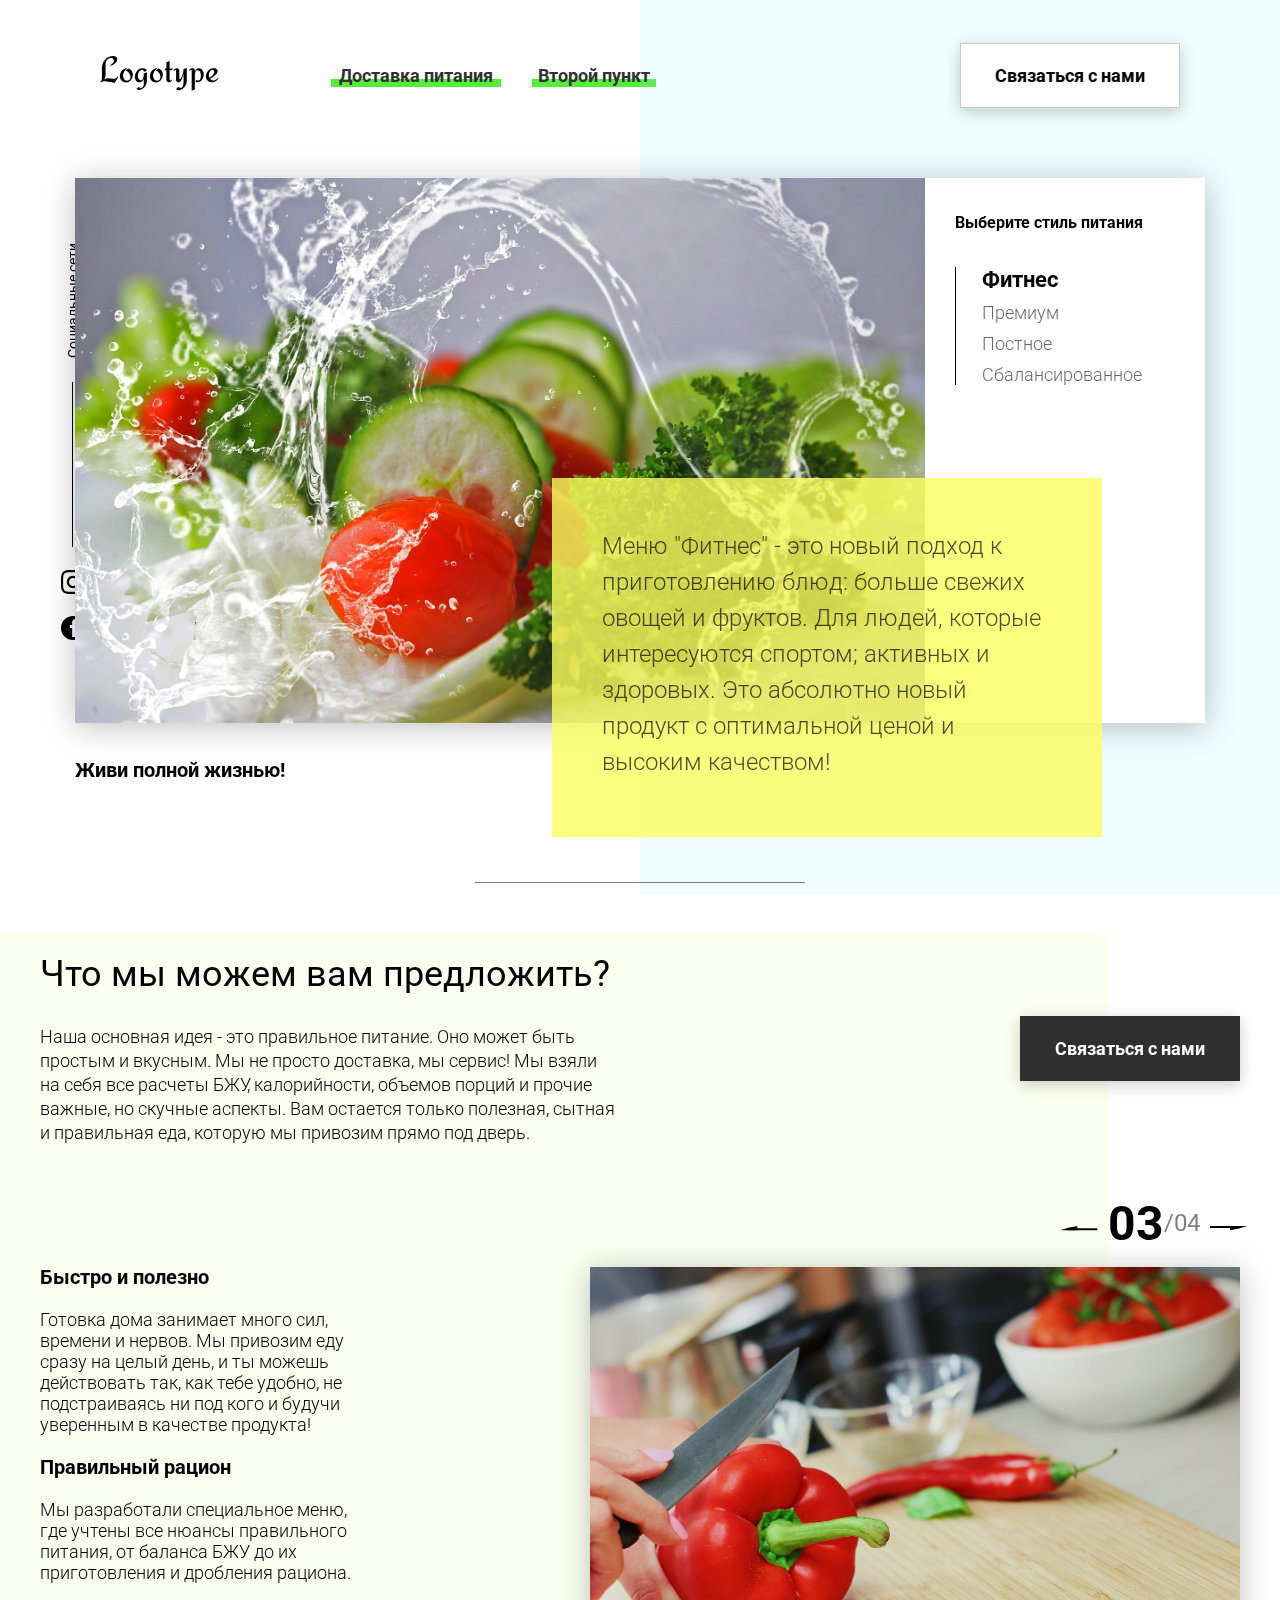
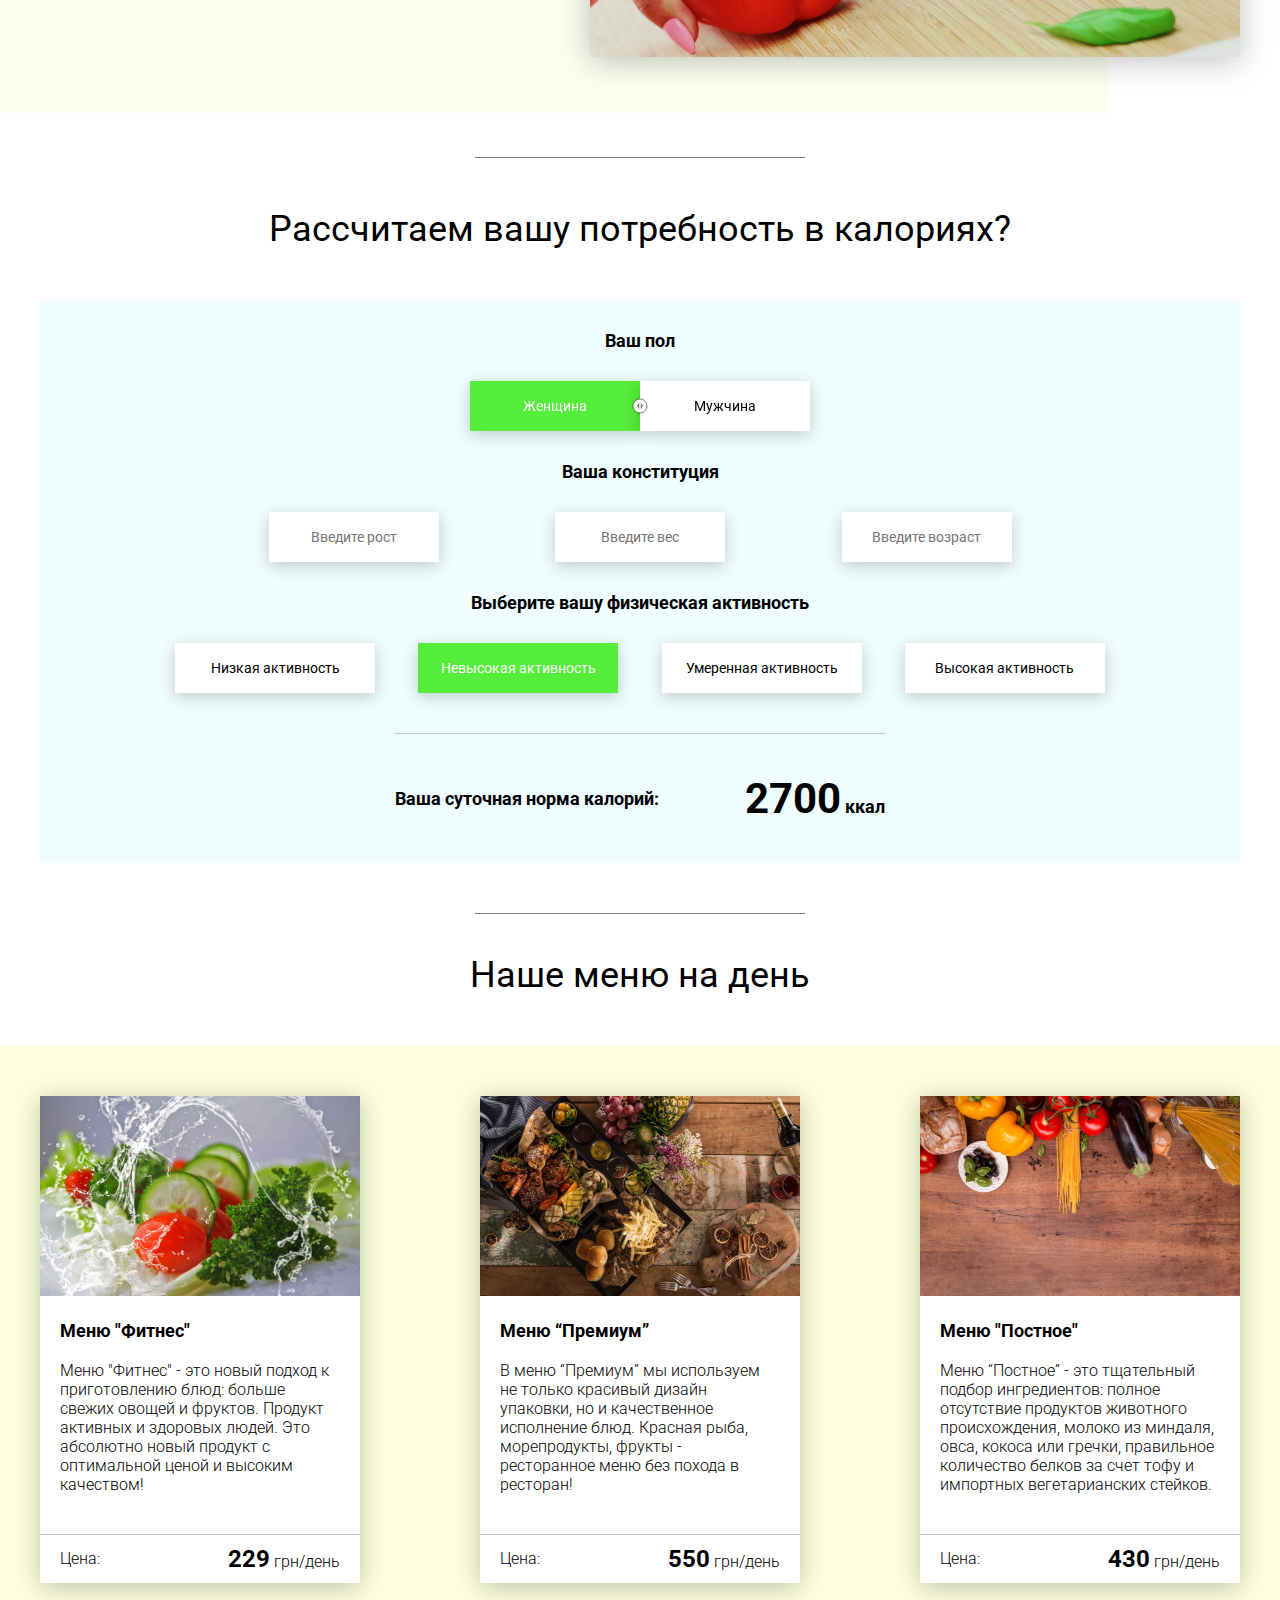
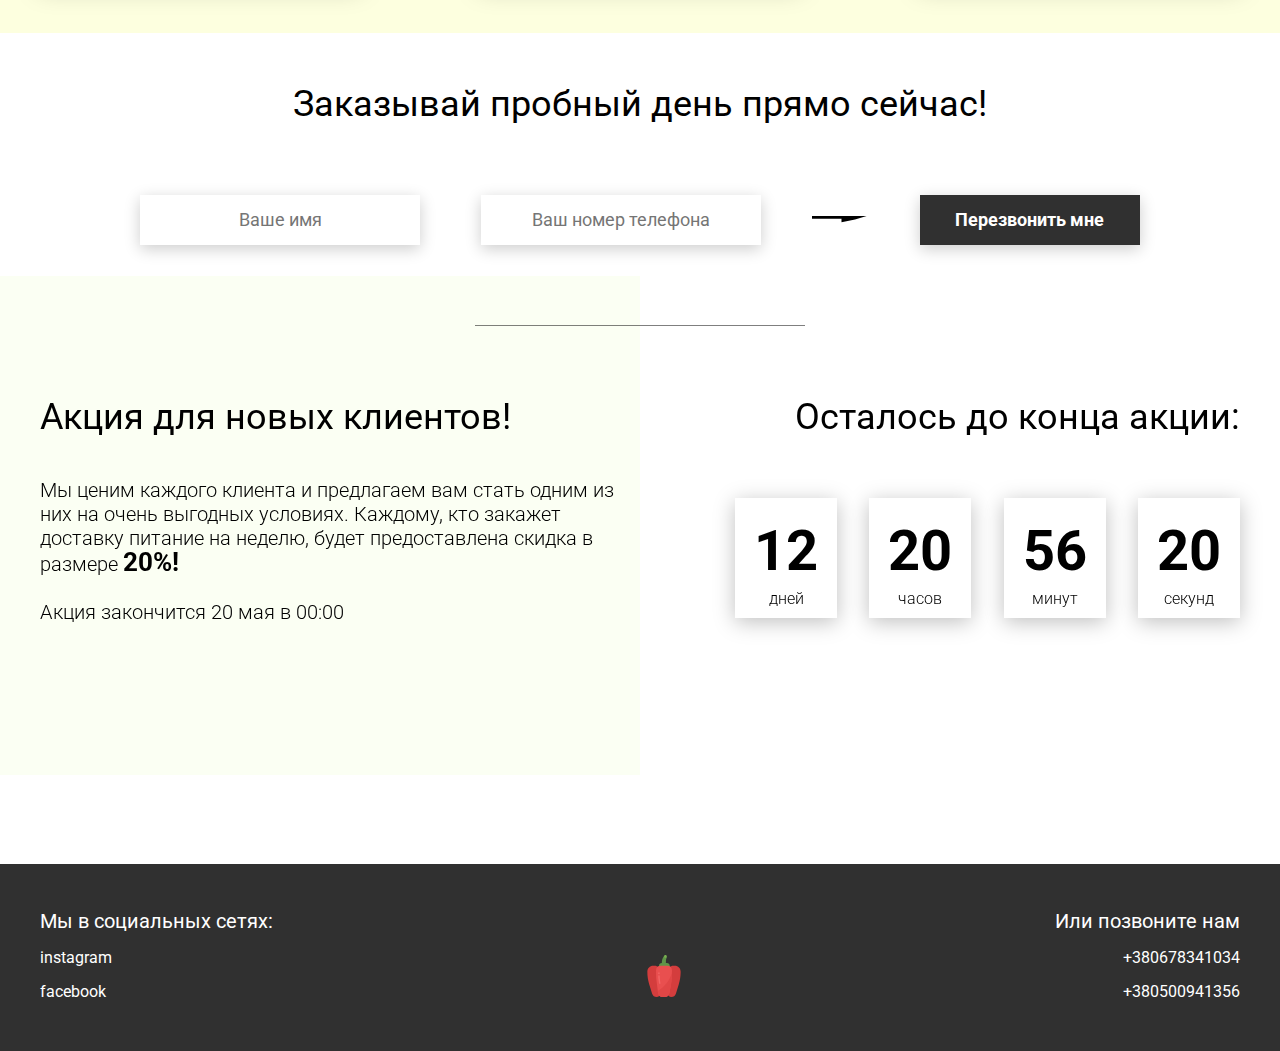
==== index.html @ b7bfcb16 "Sample code" ====
<!DOCTYPE html>
<html lang="en">
<head>
    <meta charset="UTF-8">
    <meta name="viewport" content="width=device-width, initial-scale=1.0">
    <title>Food</title>
    <link rel="stylesheet" href="css/style.css">
</head>
<body>
    <header class="header">
        <div class="header__left-block">
            <div class="header__logo">
                <img src="icons/logo.svg" alt="Логотип">
            </div>
            <nav class="header__links">
                <a href="#" class="header__link">Доставка питания</a>
                <a href="#" class="header__link">Второй пункт</a>
            </nav>
        </div>
        <div class="header__right-block">
            <button class="btn btn_white">Связаться с нами</button>
        </div>
    </header>
    <div class="sidepanel">
        <div class="sidepanel__text"><span>Социальные сети</span></div>
        <div class="sidepanel__divider"></div>
        <a href="#" class="sidepanel__icon">
            <img src="icons/instagram.svg" alt="instagram">
        </a>
        <a href="#" class="sidepanel__icon">
            <img src="icons/facebook.svg" alt="facebook">
        </a>
    </div>

    <div class="preview">
        <div class="bgc_blue"></div>
        <div class="container">
            <div class="tabcontainer">
                <div class="tabcontent">
                    <img src="img/tabs/vegy.jpg" alt="vegy">
                    <div class="tabcontent__descr">
                        Меню "Фитнес" - это новый подход к приготовлению блюд: больше свежих овощей и фруктов. Для людей, которые интересуются спортом; активных и здоровых. Это абсолютно новый продукт с оптимальной ценой и высоким качеством!
                    </div>
                </div>
                <!-- <div class="tabcontent">
                    <img src="img/tabs/elite.jpg" alt="elite">
                    <div class="tabcontent__descr">
                        Меню “Премиум” - мы используем не только красивый дизайн упаковки, но и качественное исполнение блюд. Красная рыба, морепродукты, фрукты - ресторанное меню без похода в ресторан!                                     
                    </div>
                </div> -->
                <!-- <div class="tabcontent">
                    <img src="img/tabs/post.jpg" alt="post">
                    <div class="tabcontent__descr">
                        Наше специальное “Постное меню” - это тщательный подбор ингредиентов: полное отсутствие продуктов животного происхождения. Полная гармония с собой и природой в каждом элементе! Все будет Ом!                                     
                    </div>
                </div>
                <div class="tabcontent">
                    <img src="img/tabs/vegy.jpg" alt="vegy">
                    <div class="tabcontent__descr">
                        Меню "Сбалансированное" - это соответствие вашего рациона всем научным рекомендациям. Мы тщательно просчитываем вашу потребность в к/б/ж/у и создаем лучшие блюда для вас.
                    </div>
                </div> -->
                <div class="tabheader">
                    <h3>Выберите стиль питания</h3>
                    <div class="tabheader__items">
                        <div class="tabheader__item tabheader__item_active">Фитнес</div>
                        <div class="tabheader__item">Премиум</div>
                        <div class="tabheader__item">Постное</div>
                        <div class="tabheader__item">Сбалансированное</div>
                    </div>
                </div>
            </div>
            <div class="preview__life">Живи полной жизнью!</div>
        </div>
    </div>

    <div class="divider"></div>

    <div class="offer">
        <div class="bgc_y"></div>
        <div class="container">
            <div class="offer__text">
                <h2 class="title">Что мы можем вам предложить?</h2>
                <div class="offer__descr">
                    Наша основная идея - это правильное питание. Оно может быть простым и вкусным. Мы не просто доставка, мы сервис! Мы взяли на себя все расчеты БЖУ, калорийности, объемов порций и прочие важные, но скучные аспекты. Вам остается только полезная, сытная и правильная еда, которую мы привозим прямо под дверь.
                </div>
            </div>
            <div class="offer__action">
                <button class="btn btn_dark">Связаться с нами</button>
            </div>
        </div>
        <div class="container">
            <div class="offer__advantages">
                <h2>Быстро и полезно</h2>
                <div class="offer__advantages-text">
                    Готовка дома занимает много сил, времени и нервов. Мы привозим еду сразу на целый день, и ты можешь действовать так, как тебе удобно, не подстраиваясь ни под кого и будучи уверенным в качестве продукта!
                </div>
                <h2>Правильный рацион</h2>
                <div class="offer__advantages-text">
                    Мы разработали специальное меню, где учтены все нюансы правильного питания, от баланса БЖУ до их приготовления и дробления рациона.
                </div>
            </div>
            <div class="offer__slider">
                <div class="offer__slider-counter">
                    <div class="offer__slider-prev">
                        <img src="icons/left.svg" alt="prev">
                    </div>
                    <span id="current">03</span>
                    /
                    <span id="total">04</span>
                    <div class="offer__slider-next">
                        <img src="icons/right.svg" alt="next">
                    </div>
                </div>
                <div class="offer__slider-wrapper">
                    <div class="offer__slide">
                        <img src="img/slider/pepper.jpg" alt="pepper">
                    </div>
                    <!-- <div class="offer__slide">
                        <img src="img/slider/food-12.jpg" alt="food">
                    </div>
                    <div class="offer__slide">
                        <img src="img/slider/olive-oil.jpg" alt="oil">
                    </div>
                    <div class="offer__slide">
                        <img src="img/slider/paprika.jpg" alt="paprika">
                    </div> -->
                </div>
            </div>
        </div>
    </div>

    <div class="divider"></div>

    <div class="calculating">
        <div class="container">
            <h2 class="title">Рассчитаем вашу потребность в калориях?
            </h2>
            <div class="calculating__field">
                <div class="calculating__subtitle">
                    Ваш пол
                </div>
                <div class="calculating__choose" id="gender">
                    <div class="calculating__choose-item calculating__choose-item_active">Женщина</div>
                    <div class="calculating__choose-item">Мужчина</div>
                </div>

                <div class="calculating__subtitle">
                    Ваша конституция
                </div>
                <div class="calculating__choose calculating__choose_medium">
                    <input type="text" id="height" placeholder="Введите рост" class="calculating__choose-item">
                    <input type="text" id="weight" placeholder="Введите вес"  class="calculating__choose-item">
                    <input type="text" id="age" placeholder="Введите возраст" class="calculating__choose-item">
                </div>

                <div class="calculating__subtitle">
                    Выберите вашу физическая активность
                </div>
                <div class="calculating__choose calculating__choose_big">
                    <div id="low" class="calculating__choose-item">Низкая активность </div>
                    <div id="small"  class="calculating__choose-item calculating__choose-item_active">Невысокая активность</div>
                    <div id="medium" class="calculating__choose-item">Умеренная активность</div>
                    <div id="high" class="calculating__choose-item">Высокая активность</div>
                </div>

                <div class="calculating__divider"></div>

                <div class="calculating__total">
                    <div class="calculating__subtitle">
                        Ваша суточная норма калорий:
                    </div>
                    <div class="calculating__result">
                        <span>2700</span> ккал
                    </div>
                </div>
            </div>
        </div>
    </div>

    <div class="divider"></div>

    <div class="menu">
        <h2 class="title">Наше меню на день</h2>

        <div class="menu__field">
            <div class="container">
                <div class="menu__item">
                    <img src="img/tabs/vegy.jpg" alt="vegy">
                    <h3 class="menu__item-subtitle">Меню "Фитнес"</h3>
                    <div class="menu__item-descr">Меню "Фитнес" - это новый подход к приготовлению блюд: больше свежих овощей и фруктов. Продукт активных и здоровых людей. Это абсолютно новый продукт с оптимальной ценой и высоким качеством!</div>
                    <div class="menu__item-divider"></div>
                    <div class="menu__item-price">
                        <div class="menu__item-cost">Цена:</div>
                        <div class="menu__item-total"><span>229</span> грн/день</div>
                    </div>
                </div>
                <div class="menu__item">
                    <img src="img/tabs/elite.jpg" alt="elite">
                    <h3 class="menu__item-subtitle">Меню “Премиум”</h3>
                    <div class="menu__item-descr">В меню “Премиум” мы используем не только красивый дизайн упаковки, но и качественное исполнение блюд. Красная рыба, морепродукты, фрукты - ресторанное меню без похода в ресторан!</div>
                    <div class="menu__item-divider"></div>
                    <div class="menu__item-price">
                        <div class="menu__item-cost">Цена:</div>
                        <div class="menu__item-total"><span>550</span> грн/день</div>
                    </div>
                </div>
                <div class="menu__item">
                    <img src="img/tabs/post.jpg" alt="post">
                    <h3 class="menu__item-subtitle">Меню "Постное"</h3>
                    <div class="menu__item-descr">Меню “Постное” - это тщательный подбор ингредиентов: полное отсутствие продуктов животного происхождения, молоко из миндаля, овса, кокоса или гречки, правильное количество белков за счет тофу и импортных вегетарианских стейков. </div>
                    <div class="menu__item-divider"></div>
                    <div class="menu__item-price">
                        <div class="menu__item-cost">Цена:</div>
                        <div class="menu__item-total"><span>430</span> грн/день</div>
                    </div>
                </div>
            </div>
        </div>
    </div>

    <div class="order">
        <div class="container">
            <div class="title">Заказывай пробный день прямо сейчас!</div>
            <form action="#" class="order__form">
                <input required placeholder="Ваше имя" name="name" type="text" class="order__input">
                <input required placeholder="Ваш номер телефона" name="phone" type="phone" class="order__input">
                <img src="icons/right.svg" alt="right">
                <button class="btn btn_dark btn_min">Перезвонить мне</button>
            </form>
        </div>
    </div>

    <div class="divider"></div>

    <div class="promotion">
        <div class="bgc_y"></div>
        <div class="container">
            <div class="promotion__text">
                <div class="title">Акция для новых клиентов!</div>
                <div class="promotion__descr">
                    Мы ценим каждого клиента и предлагаем вам стать одним из них на очень выгодных условиях. 
                    Каждому, кто закажет доставку питание на неделю, будет предоставлена скидка в размере <span>20%!</span>
                    <br><br>
                    Акция закончится 20 мая в 00:00
                </div>
            </div>
            <div class="promotion__timer">
                <div class="title">Осталось до конца акции:</div>
                <div class="timer">
                    <div class="timer__block">
                        <span id="days">12</span>
                        дней
                    </div>
                    <div class="timer__block">
                        <span id="hours">20</span>
                        часов
                    </div>
                    <div class="timer__block">
                        <span id="minutes">56</span>
                        минут
                    </div>
                    <div class="timer__block">
                        <span id="seconds">20</span>
                        секунд
                    </div>
                </div>
            </div>
        </div>
    </div>

    <footer class="footer">
        <div class="container">
            <div class="social">
                <div class="subtitle">Мы в социальных сетях:</div>
                <a href="#" class="link">instagram</a>
                <a href="#" class="link">facebook</a>
            </div>
            <div class="pepper">
                <img src="icons/veg.svg" alt="pepper">
            </div>
            <div class="call">
                <div class="subtitle">Или позвоните нам</div>
                <a href="#" class="link">+380678341034</a>
                <a href="#" class="link">+380500941356</a>
            </div>
        </div>
    </footer>

    <div class="modal">
        <div class="modal__dialog">
            <div class="modal__content">
                <form action="#">
                    <div class="modal__close">&times;</div>
                    <div class="modal__title">Мы свяжемся с вами как можно быстрее!</div>
                    <input required placeholder="Ваше имя" name="name" type="text" class="modal__input">
                    <input required placeholder="Ваш номер телефона" name="phone" type="phone" class="modal__input">
                    <button class="btn btn_dark btn_min">Перезвонить мне</button>
                </form>
            </div>
        </div>
    </div>
</body>
</html>
---- css/style.css ----
@import url(https://fonts.googleapis.com/css?family=Roboto:300,400,700&display=swap&subset=cyrillic-ext);*{box-sizing:border-box;margin:0;padding:0;font-family:Roboto,sans-serif}a{text-decoration:none}.btn{width:220px;height:65px;display:flex;justify-content:center;align-items:center;background-color:#fff;font-size:18px;font-weight:700;border:1px solid rgba(0,0,0,.2);box-shadow:0 4px 15px rgba(0,0,0,.2);cursor:pointer;transition:.3s all;outline:0}.btn_white{background-color:#fff}.btn_dark{background-color:#303030;color:#fff;border:none}.btn_min{height:50px}.btn:hover{box-shadow:0 4px 30px rgba(0,0,0,.3)}.container{max-width:1200px;margin:0 auto}.divider{width:330px;height:1px;margin:0 auto;background-color:rgba(0,0,0,.5)}.title{font-size:36px;font-weight:400}.header{display:flex;justify-content:space-between;align-items:center;height:150px;padding:0 100px}.header__left-block{display:flex;justify-content:space-between;min-width:550px}.header__logo{max-width:170px}.header__logo img{width:100%}.header__links{display:flex;align-items:center}.header__link{position:relative;margin-right:45px;font-weight:700;font-size:18px;color:#303030}.header__link:after{content:'';position:absolute;display:block;width:110%;left:-5%;bottom:-1px;z-index:-1;height:8px;background:#54ed39}.header__link:last-child{margin-right:0}.sidepanel{position:fixed;left:60px;top:240px;height:400px;width:25px;display:flex;flex-direction:column;justify-content:space-between;align-items:center}.sidepanel__text{width:120px;height:120px;font-size:14px}.sidepanel__text span{display:flex;transform:rotate(-90deg) translateX(-50px)}.sidepanel__divider{width:1px;height:165px;background-color:#000}.sidepanel__icon{width:24px;height:24px}.sidepanel__icon img{width:100%}.preview{padding:28px 0 100px 0;position:relative}.preview__life{font-weight:700;font-size:20px;margin-left:35px;margin-top:35px}.bgc_blue{position:absolute;right:0;top:-155px;width:50vw;height:900px;background:rgba(146,242,255,.15);z-index:-1}.tabcontainer{display:flex;width:1130px;margin:0 auto;box-shadow:0 4px 30px rgba(0,0,0,.25)}.tabcontent{width:850px;position:relative}.tabcontent img{width:100%;height:100%;object-fit:cover}.tabcontent__descr{position:absolute;top:300px;right:-177px;width:550px;height:359px;background:rgba(251,254,93,.8);padding:50px;font-size:24px;font-weight:300;line-height:36px;color:rgba(0,0,0,.7)}.tabheader{width:280px;padding:35px 30px;background-color:#fff}.tabheader h3{font-weight:700;font-size:16px}.tabheader__items{margin-top:35px;padding-left:26px;border-left:1px solid #000}.tabheader__item{font-weight:700;font-size:18px;font-weight:300;margin-top:10px;color:rgba(0,0,0,.6);cursor:pointer;transition:.3s all}.tabheader__item_active{color:#000;font-size:22px;font-weight:700}.offer{padding:70px 0 100px 0;position:relative}.offer .container{display:flex;justify-content:space-between}.offer .bgc_y{position:absolute;width:1109px;height:780px;background:rgba(243,255,222,.45);z-index:-1;top:50px}.offer__text{width:580px}.offer__descr{font-size:18px;margin-top:30px;font-weight:300;line-height:24px}.offer__action{display:flex;align-items:center;justify-content:flex-end}.offer__advantages{width:330px;margin-top:50px}.offer__advantages h2{font-weight:700;font-size:20px;margin-top:20px}.offer__advantages h2:first-child{margin-top:70px}.offer__advantages-text{margin-top:20px;font-size:18px;font-weight:300;line-height:21px}.offer__slider{width:650px;margin-top:50px;display:flex;flex-direction:column;align-items:flex-end}.offer__slider-counter{display:flex;width:180px;align-items:center;font-size:24px;color:rgba(0,0,0,.5)}.offer__slider-wrapper{width:100%;margin-top:15px;box-shadow:0 4px 30px rgba(0,0,0,.25)}.offer__slider-prev{margin-right:10px;cursor:pointer}.offer__slider-next{margin-left:10px;cursor:pointer}.offer__slider #current{font-size:48px;font-weight:700;color:#000}.offer__slide{width:100%;height:390px}.offer__slide img{width:100%;height:100%;object-fit:cover}.calculating{padding:50px 0}.calculating .title{text-align:center}.calculating__field{width:100%;margin-top:50px;background:rgba(146,242,255,.15);padding:30px 0 40px 0}.calculating__subtitle{text-align:center;font-size:18px;font-weight:700;margin-top:30px}.calculating__subtitle:first-child{margin-top:0}.calculating #gender:after{content:'';position:absolute;top:50%;transform:translateY(-50%);display:block;width:16px;height:16px;background:url(../icons/switch.svg) center center/cover no-repeat}.calculating__choose{position:relative;display:flex;margin-top:30px;justify-content:center}.calculating__choose-item{display:flex;align-items:center;justify-content:center;width:170px;height:50px;padding:0 10px;background:#fff;box-shadow:0 4px 15px rgba(0,0,0,.2);border:none;text-align:center;font-size:14px;cursor:pointer;outline:0;transition:.3s all}.calculating__choose-item_active{color:#fff;background-color:#54ed39}.calculating__choose_medium{width:743px;justify-content:space-between;margin:30px auto 0 auto}.calculating__choose_big{width:930px;justify-content:space-between;margin:30px auto 0 auto}.calculating__choose_big .calculating__choose-item{width:200px}.calculating__divider{width:490px;height:1px;margin:40px auto;background-color:rgba(0,0,0,.2)}.calculating__total{width:490px;margin:0 auto;display:flex;justify-content:space-between;align-items:center}.calculating__result{font-size:18px;font-weight:700}.calculating__result span{font-size:42px}.menu{padding:40px 0 50px 0}.menu .container{display:flex;justify-content:space-between;align-items:flex-start}.menu .title{text-align:center}.menu__field{margin-top:50px;padding:50px 0;width:100%;background:rgba(249,254,126,.25)}.menu__item{width:320px;min-height:450px;background:#fff;box-shadow:0 4px 25px rgba(0,0,0,.25);font-size:16px;font-weight:300}.menu__item img{width:100%;height:200px;object-fit:cover}.menu__item-subtitle{font-weight:700;font-size:18px;padding:0 20px;margin-top:20px}.menu__item-descr{margin-top:20px;padding:0 20px}.menu__item-divider{width:100%;height:1px;background-color:rgba(0,0,0,.25);margin-top:40px}.menu__item-price{display:flex;justify-content:space-between;align-items:center;padding:10px 20px}.menu__item-price span{font-size:24px;font-weight:700}.order{padding-bottom:80px}.order .title{text-align:center}.order__form{margin-top:70px;padding:0 100px;display:flex;justify-content:space-between;align-items:center}.order__form img{transform:scale(1.5)}.order__input{width:280px;height:50px;background:#fff;box-shadow:0 4px 15px rgba(0,0,0,.2);border:none;font-size:18px;text-align:center;padding:0 20px;outline:0}.promotion{padding:70px 0 240px 0;position:relative}.promotion .container{display:flex}.promotion .bgc_y{position:absolute;width:50%;height:499px;background:rgba(243,255,222,.35);z-index:-1;top:-50px;left:0}.promotion__text{width:50%}.promotion__descr{margin-top:40px;font-size:20px;line-height:24px;font-weight:300}.promotion__descr span{font-weight:700;font-size:26px}.promotion__timer{width:50%}.promotion__timer .title{text-align:right}.promotion__timer .timer{margin-top:60px;padding-left:95px;display:flex;justify-content:space-between;align-items:center}.promotion__timer .timer__block{width:102px;height:120px;background:#fff;box-shadow:0 4px 20px rgba(0,0,0,.25);font-size:16px;font-weight:300;text-align:center}.promotion__timer .timer__block span{display:block;margin-top:20px;margin-bottom:5px;font-size:56px;font-weight:700}.footer{min-height:180px;background-color:#303030;padding:45px 0 50px 0;color:#fff}.footer .container{height:100%;display:flex;justify-content:space-between;align-items:flex-end}.footer .subtitle{font-size:20px}.footer .link{display:block;margin-top:15px;font-size:16px;color:#fff}.footer .call{text-align:right}.modal{position:fixed;top:0;left:0;z-index:1050;display:none;width:100%;height:100%;overflow:hidden;background-color:rgba(0,0,0,.5)}.modal__dialog{max-width:500px;margin:40px auto}.modal__content{position:relative;width:100%;padding:40px;background-color:#fff;border:1px solid rgba(0,0,0,.2);border-radius:4px;max-height:80vh;overflow-y:auto}.modal__close{position:absolute;top:8px;right:14px;font-size:30px;color:#000;opacity:.5;font-weight:700;border:none;background-color:transparent;cursor:pointer}.modal__title{text-align:center;font-size:22px;text-transform:uppercase}.modal__input{display:block;margin:20px auto 20px auto;width:280px;height:50px;background:#fff;box-shadow:0 4px 15px rgba(0,0,0,.2);border:none;font-size:18px;text-align:center;padding:0 20px;outline:0}.modal .btn{display:block;width:280px;margin:0 auto}
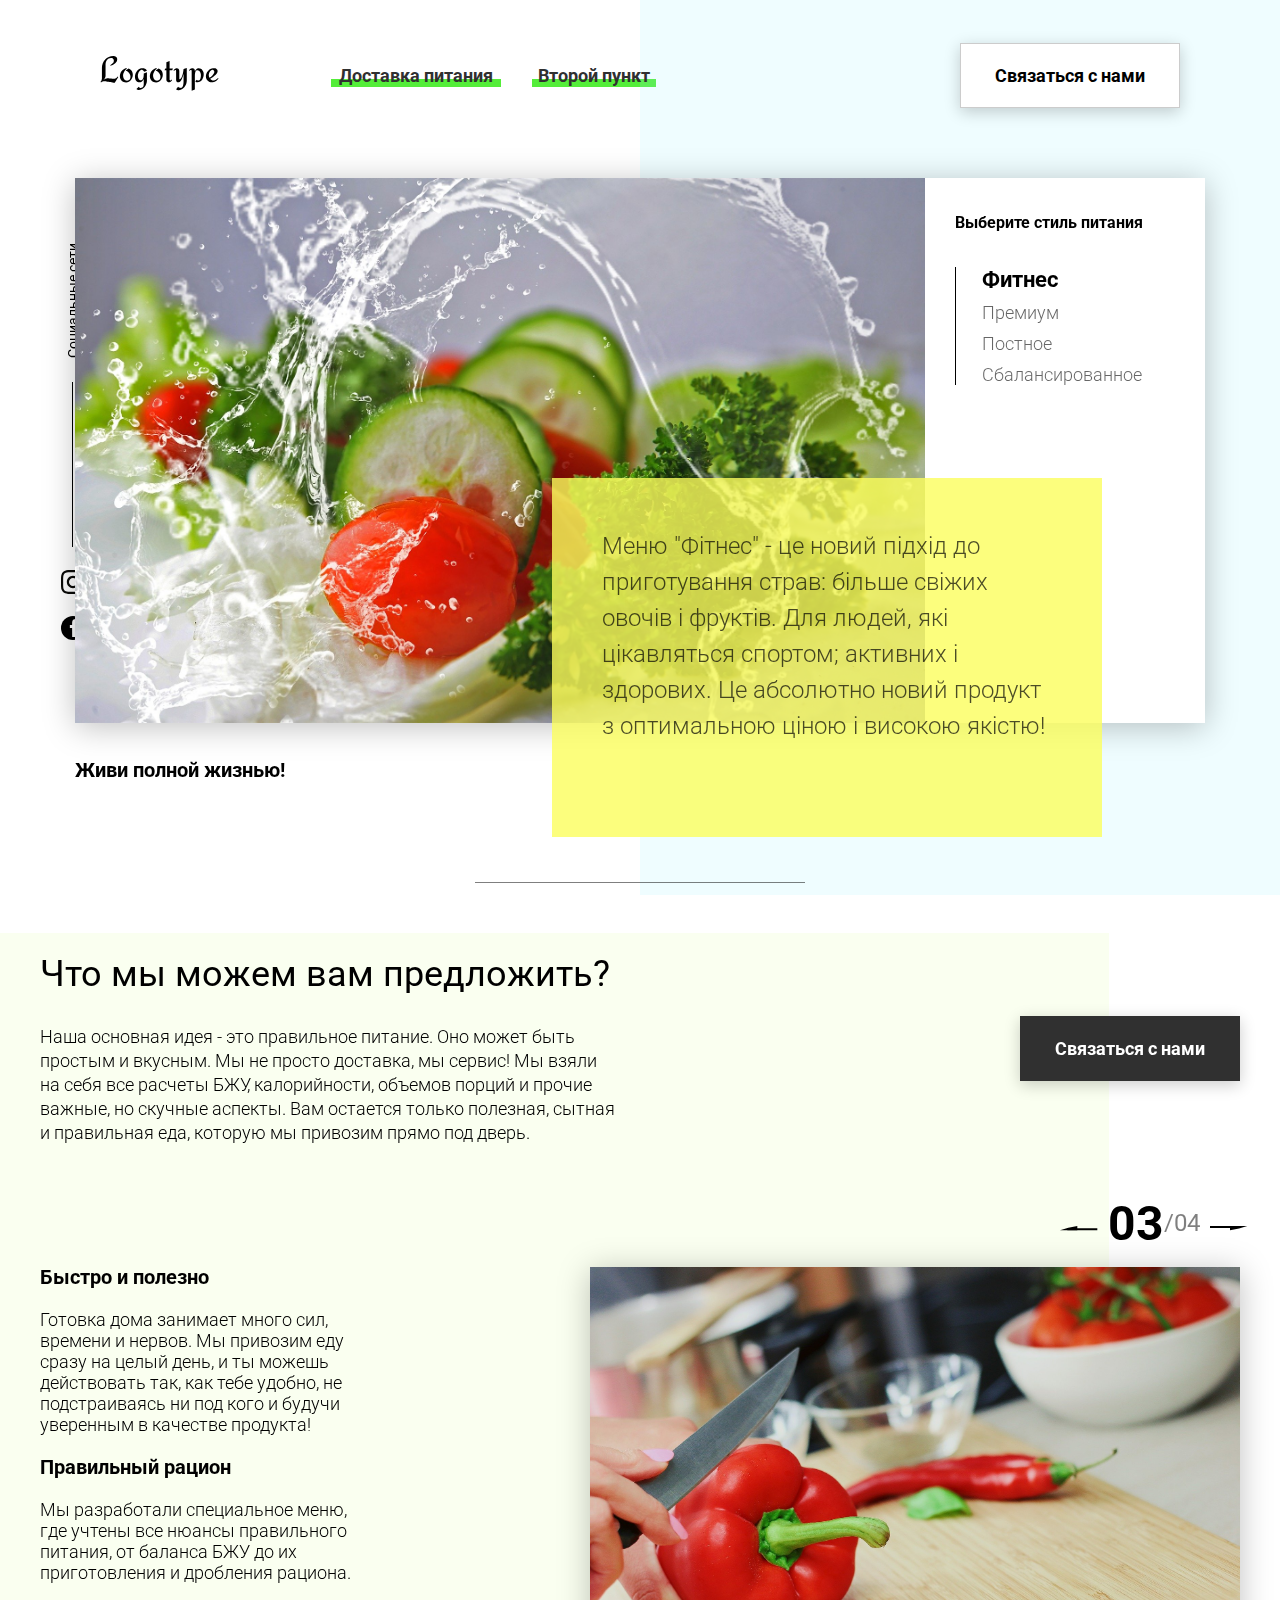
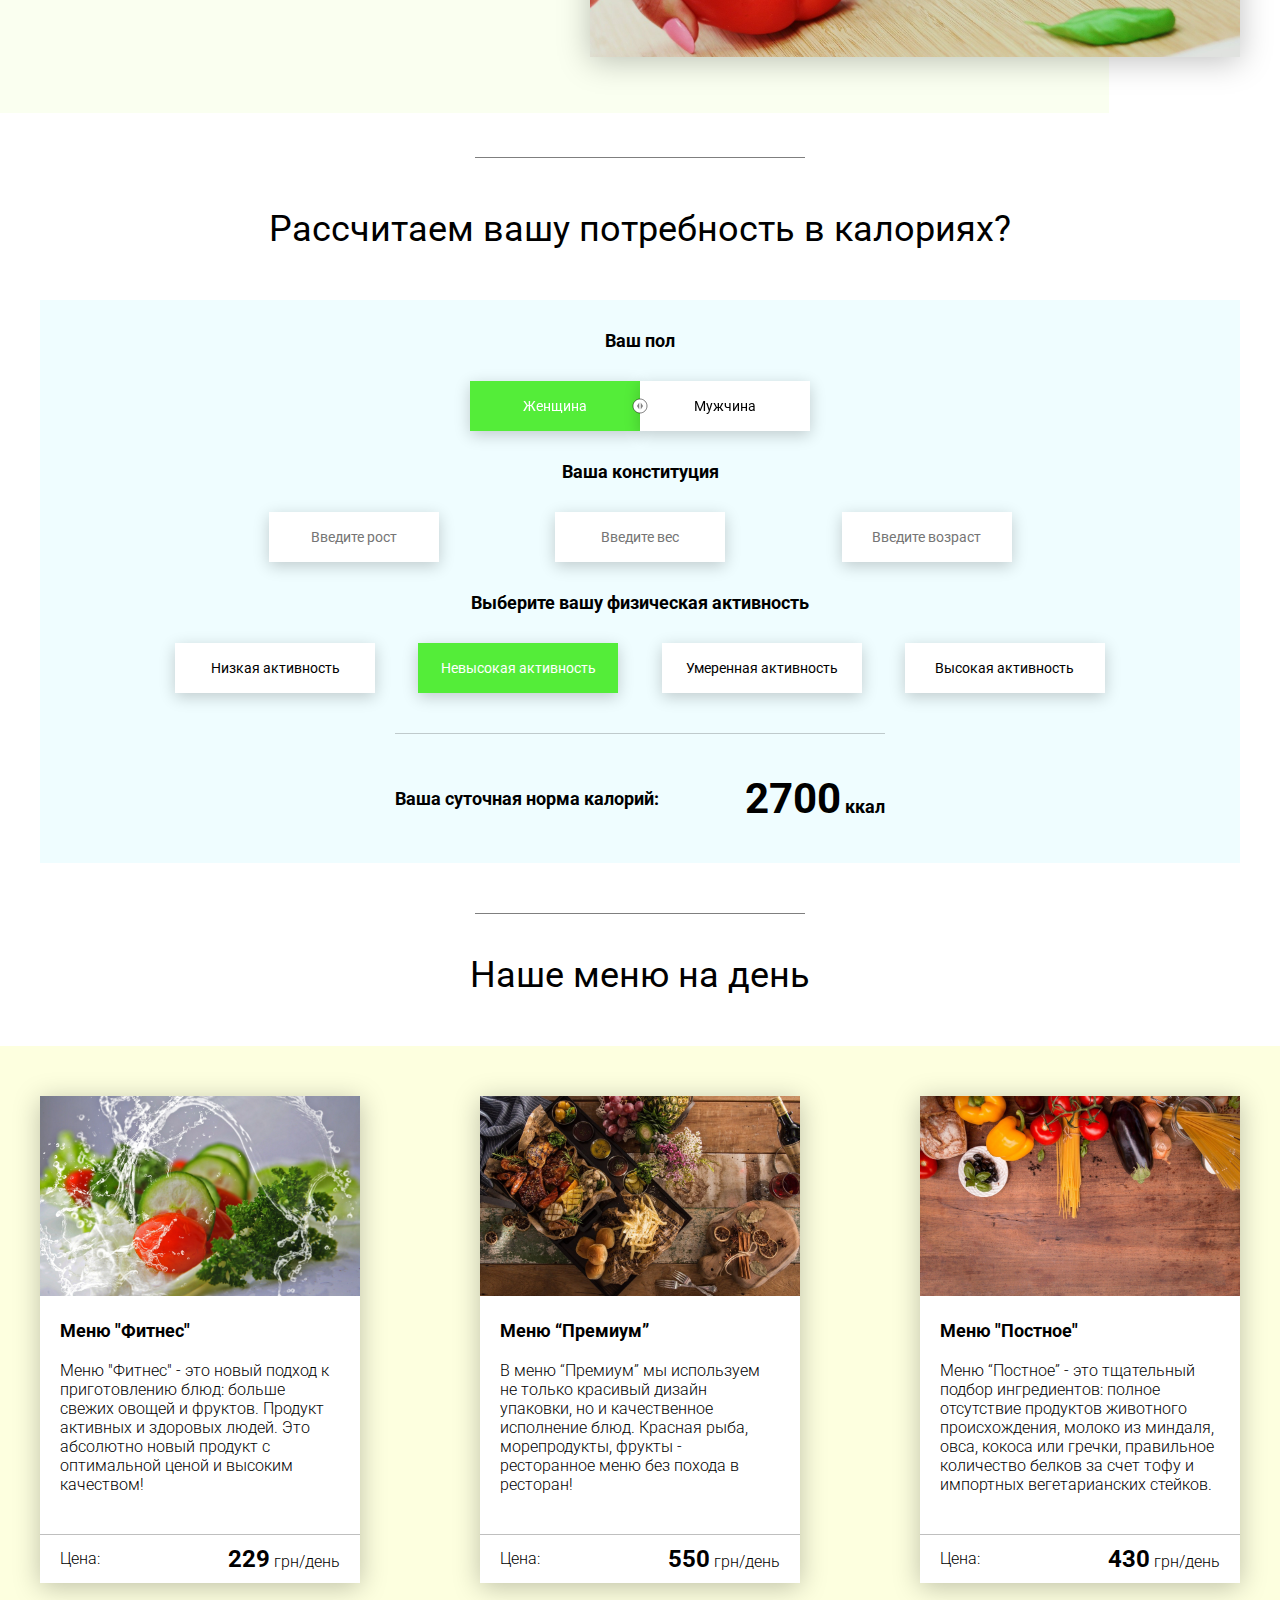
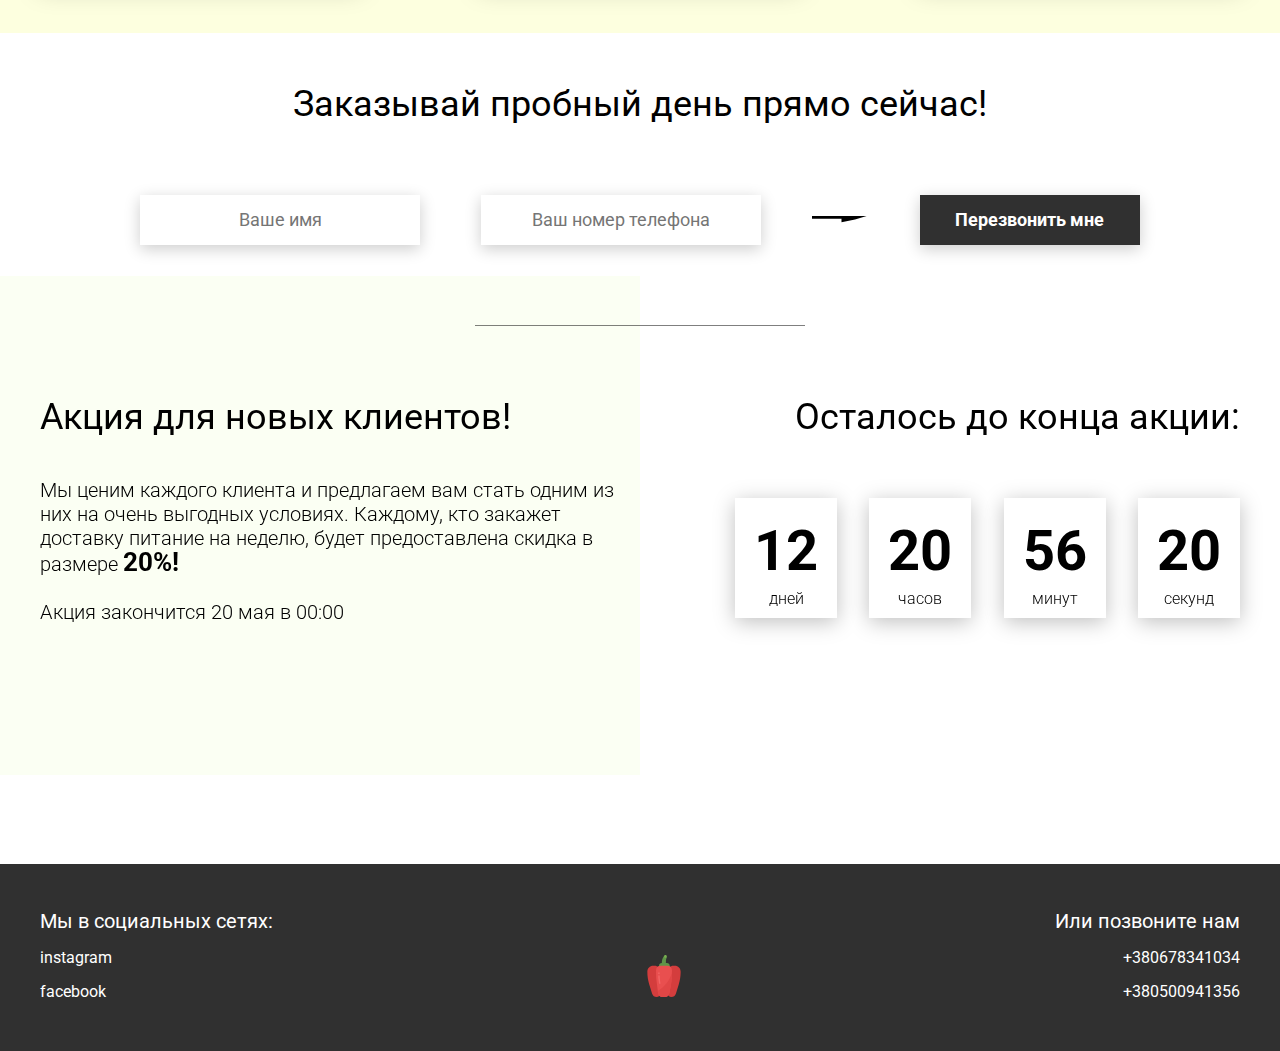
==== commit 76356e68: "add tabs changing fn" ====
--- a/index.html
+++ b/index.html
@@ -39,27 +39,27 @@
                 <div class="tabcontent">
                     <img src="img/tabs/vegy.jpg" alt="vegy">
                     <div class="tabcontent__descr">
-                        Меню "Фитнес" - это новый подход к приготовлению блюд: больше свежих овощей и фруктов. Для людей, которые интересуются спортом; активных и здоровых. Это абсолютно новый продукт с оптимальной ценой и высоким качеством!
-                    </div>
-                </div>
-                <!-- <div class="tabcontent">
+                        Меню "Фітнес" - це новий підхід до приготування страв: більше свіжих овочів і фруктів. Для людей, які цікавляться спортом; активних і здорових. Це абсолютно новий продукт з оптимальною ціною і високою якістю!
+                    </div>
+                </div>
+                <div class="tabcontent">
                     <img src="img/tabs/elite.jpg" alt="elite">
                     <div class="tabcontent__descr">
-                        Меню “Премиум” - мы используем не только красивый дизайн упаковки, но и качественное исполнение блюд. Красная рыба, морепродукты, фрукты - ресторанное меню без похода в ресторан!                                     
-                    </div>
-                </div> -->
-                <!-- <div class="tabcontent">
+                        Меню "Преміум" - ми використовуємо не тільки гарний дизайн упаковки, але і якісне виконання страв. Червона риба, морепродукти, фрукти - ресторанне меню без походу в ресторан!                                    
+                    </div>
+                </div>
+                <div class="tabcontent">
                     <img src="img/tabs/post.jpg" alt="post">
                     <div class="tabcontent__descr">
-                        Наше специальное “Постное меню” - это тщательный подбор ингредиентов: полное отсутствие продуктов животного происхождения. Полная гармония с собой и природой в каждом элементе! Все будет Ом!                                     
+                        Наше спеціальне "Пісне меню" - це ретельний підбір інгредієнтів: повна відсутність продуктів тваринного походження. Повна гармонія з собою і природою в кожному елементі! Все буде Ом!                    
                     </div>
                 </div>
                 <div class="tabcontent">
-                    <img src="img/tabs/vegy.jpg" alt="vegy">
+                    <img src="img/tabs/hamburger.jpg" alt="vegy">
                     <div class="tabcontent__descr">
-                        Меню "Сбалансированное" - это соответствие вашего рациона всем научным рекомендациям. Мы тщательно просчитываем вашу потребность в к/б/ж/у и создаем лучшие блюда для вас.
-                    </div>
-                </div> -->
+                        Меню "Збалансованe" - це відповідність вашого раціону всім науковим рекомендаціям. Ми ретельно прораховуємо вашу потребу в к/б/ж/в і створюємо кращі страви для вас.
+                    </div>
+                </div>
                 <div class="tabheader">
                     <h3>Выберите стиль питания</h3>
                     <div class="tabheader__items">
@@ -300,5 +300,8 @@
             </div>
         </div>
     </div>
+
+    <script src="js/script.js"></script>
+
 </body>
 </html>--- a/css/style.css
+++ b/css/style.css
@@ -1 +1,739 @@
-@import url(https://fonts.googleapis.com/css?family=Roboto:300,400,700&display=swap&subset=cyrillic-ext);*{box-sizing:border-box;margin:0;padding:0;font-family:Roboto,sans-serif}a{text-decoration:none}.btn{width:220px;height:65px;display:flex;justify-content:center;align-items:center;background-color:#fff;font-size:18px;font-weight:700;border:1px solid rgba(0,0,0,.2);box-shadow:0 4px 15px rgba(0,0,0,.2);cursor:pointer;transition:.3s all;outline:0}.btn_white{background-color:#fff}.btn_dark{background-color:#303030;color:#fff;border:none}.btn_min{height:50px}.btn:hover{box-shadow:0 4px 30px rgba(0,0,0,.3)}.container{max-width:1200px;margin:0 auto}.divider{width:330px;height:1px;margin:0 auto;background-color:rgba(0,0,0,.5)}.title{font-size:36px;font-weight:400}.header{display:flex;justify-content:space-between;align-items:center;height:150px;padding:0 100px}.header__left-block{display:flex;justify-content:space-between;min-width:550px}.header__logo{max-width:170px}.header__logo img{width:100%}.header__links{display:flex;align-items:center}.header__link{position:relative;margin-right:45px;font-weight:700;font-size:18px;color:#303030}.header__link:after{content:'';position:absolute;display:block;width:110%;left:-5%;bottom:-1px;z-index:-1;height:8px;background:#54ed39}.header__link:last-child{margin-right:0}.sidepanel{position:fixed;left:60px;top:240px;height:400px;width:25px;display:flex;flex-direction:column;justify-content:space-between;align-items:center}.sidepanel__text{width:120px;height:120px;font-size:14px}.sidepanel__text span{display:flex;transform:rotate(-90deg) translateX(-50px)}.sidepanel__divider{width:1px;height:165px;background-color:#000}.sidepanel__icon{width:24px;height:24px}.sidepanel__icon img{width:100%}.preview{padding:28px 0 100px 0;position:relative}.preview__life{font-weight:700;font-size:20px;margin-left:35px;margin-top:35px}.bgc_blue{position:absolute;right:0;top:-155px;width:50vw;height:900px;background:rgba(146,242,255,.15);z-index:-1}.tabcontainer{display:flex;width:1130px;margin:0 auto;box-shadow:0 4px 30px rgba(0,0,0,.25)}.tabcontent{width:850px;position:relative}.tabcontent img{width:100%;height:100%;object-fit:cover}.tabcontent__descr{position:absolute;top:300px;right:-177px;width:550px;height:359px;background:rgba(251,254,93,.8);padding:50px;font-size:24px;font-weight:300;line-height:36px;color:rgba(0,0,0,.7)}.tabheader{width:280px;padding:35px 30px;background-color:#fff}.tabheader h3{font-weight:700;font-size:16px}.tabheader__items{margin-top:35px;padding-left:26px;border-left:1px solid #000}.tabheader__item{font-weight:700;font-size:18px;font-weight:300;margin-top:10px;color:rgba(0,0,0,.6);cursor:pointer;transition:.3s all}.tabheader__item_active{color:#000;font-size:22px;font-weight:700}.offer{padding:70px 0 100px 0;position:relative}.offer .container{display:flex;justify-content:space-between}.offer .bgc_y{position:absolute;width:1109px;height:780px;background:rgba(243,255,222,.45);z-index:-1;top:50px}.offer__text{width:580px}.offer__descr{font-size:18px;margin-top:30px;font-weight:300;line-height:24px}.offer__action{display:flex;align-items:center;justify-content:flex-end}.offer__advantages{width:330px;margin-top:50px}.offer__advantages h2{font-weight:700;font-size:20px;margin-top:20px}.offer__advantages h2:first-child{margin-top:70px}.offer__advantages-text{margin-top:20px;font-size:18px;font-weight:300;line-height:21px}.offer__slider{width:650px;margin-top:50px;display:flex;flex-direction:column;align-items:flex-end}.offer__slider-counter{display:flex;width:180px;align-items:center;font-size:24px;color:rgba(0,0,0,.5)}.offer__slider-wrapper{width:100%;margin-top:15px;box-shadow:0 4px 30px rgba(0,0,0,.25)}.offer__slider-prev{margin-right:10px;cursor:pointer}.offer__slider-next{margin-left:10px;cursor:pointer}.offer__slider #current{font-size:48px;font-weight:700;color:#000}.offer__slide{width:100%;height:390px}.offer__slide img{width:100%;height:100%;object-fit:cover}.calculating{padding:50px 0}.calculating .title{text-align:center}.calculating__field{width:100%;margin-top:50px;background:rgba(146,242,255,.15);padding:30px 0 40px 0}.calculating__subtitle{text-align:center;font-size:18px;font-weight:700;margin-top:30px}.calculating__subtitle:first-child{margin-top:0}.calculating #gender:after{content:'';position:absolute;top:50%;transform:translateY(-50%);display:block;width:16px;height:16px;background:url(../icons/switch.svg) center center/cover no-repeat}.calculating__choose{position:relative;display:flex;margin-top:30px;justify-content:center}.calculating__choose-item{display:flex;align-items:center;justify-content:center;width:170px;height:50px;padding:0 10px;background:#fff;box-shadow:0 4px 15px rgba(0,0,0,.2);border:none;text-align:center;font-size:14px;cursor:pointer;outline:0;transition:.3s all}.calculating__choose-item_active{color:#fff;background-color:#54ed39}.calculating__choose_medium{width:743px;justify-content:space-between;margin:30px auto 0 auto}.calculating__choose_big{width:930px;justify-content:space-between;margin:30px auto 0 auto}.calculating__choose_big .calculating__choose-item{width:200px}.calculating__divider{width:490px;height:1px;margin:40px auto;background-color:rgba(0,0,0,.2)}.calculating__total{width:490px;margin:0 auto;display:flex;justify-content:space-between;align-items:center}.calculating__result{font-size:18px;font-weight:700}.calculating__result span{font-size:42px}.menu{padding:40px 0 50px 0}.menu .container{display:flex;justify-content:space-between;align-items:flex-start}.menu .title{text-align:center}.menu__field{margin-top:50px;padding:50px 0;width:100%;background:rgba(249,254,126,.25)}.menu__item{width:320px;min-height:450px;background:#fff;box-shadow:0 4px 25px rgba(0,0,0,.25);font-size:16px;font-weight:300}.menu__item img{width:100%;height:200px;object-fit:cover}.menu__item-subtitle{font-weight:700;font-size:18px;padding:0 20px;margin-top:20px}.menu__item-descr{margin-top:20px;padding:0 20px}.menu__item-divider{width:100%;height:1px;background-color:rgba(0,0,0,.25);margin-top:40px}.menu__item-price{display:flex;justify-content:space-between;align-items:center;padding:10px 20px}.menu__item-price span{font-size:24px;font-weight:700}.order{padding-bottom:80px}.order .title{text-align:center}.order__form{margin-top:70px;padding:0 100px;display:flex;justify-content:space-between;align-items:center}.order__form img{transform:scale(1.5)}.order__input{width:280px;height:50px;background:#fff;box-shadow:0 4px 15px rgba(0,0,0,.2);border:none;font-size:18px;text-align:center;padding:0 20px;outline:0}.promotion{padding:70px 0 240px 0;position:relative}.promotion .container{display:flex}.promotion .bgc_y{position:absolute;width:50%;height:499px;background:rgba(243,255,222,.35);z-index:-1;top:-50px;left:0}.promotion__text{width:50%}.promotion__descr{margin-top:40px;font-size:20px;line-height:24px;font-weight:300}.promotion__descr span{font-weight:700;font-size:26px}.promotion__timer{width:50%}.promotion__timer .title{text-align:right}.promotion__timer .timer{margin-top:60px;padding-left:95px;display:flex;justify-content:space-between;align-items:center}.promotion__timer .timer__block{width:102px;height:120px;background:#fff;box-shadow:0 4px 20px rgba(0,0,0,.25);font-size:16px;font-weight:300;text-align:center}.promotion__timer .timer__block span{display:block;margin-top:20px;margin-bottom:5px;font-size:56px;font-weight:700}.footer{min-height:180px;background-color:#303030;padding:45px 0 50px 0;color:#fff}.footer .container{height:100%;display:flex;justify-content:space-between;align-items:flex-end}.footer .subtitle{font-size:20px}.footer .link{display:block;margin-top:15px;font-size:16px;color:#fff}.footer .call{text-align:right}.modal{position:fixed;top:0;left:0;z-index:1050;display:none;width:100%;height:100%;overflow:hidden;background-color:rgba(0,0,0,.5)}.modal__dialog{max-width:500px;margin:40px auto}.modal__content{position:relative;width:100%;padding:40px;background-color:#fff;border:1px solid rgba(0,0,0,.2);border-radius:4px;max-height:80vh;overflow-y:auto}.modal__close{position:absolute;top:8px;right:14px;font-size:30px;color:#000;opacity:.5;font-weight:700;border:none;background-color:transparent;cursor:pointer}.modal__title{text-align:center;font-size:22px;text-transform:uppercase}.modal__input{display:block;margin:20px auto 20px auto;width:280px;height:50px;background:#fff;box-shadow:0 4px 15px rgba(0,0,0,.2);border:none;font-size:18px;text-align:center;padding:0 20px;outline:0}.modal .btn{display:block;width:280px;margin:0 auto}+@import url(https://fonts.googleapis.com/css?family=Roboto:300,400,700&display=swap&subset=cyrillic-ext);
+
+* {
+    box-sizing: border-box;
+    margin: 0;
+    padding: 0;
+    font-family: Roboto, sans-serif
+}
+
+a {
+    text-decoration: none
+}
+
+.btn {
+    width: 220px;
+    height: 65px;
+    display: flex;
+    justify-content: center;
+    align-items: center;
+    background-color: #fff;
+    font-size: 18px;
+    font-weight: 700;
+    border: 1px solid rgba(0, 0, 0, .2);
+    box-shadow: 0 4px 15px rgba(0, 0, 0, .2);
+    cursor: pointer;
+    transition: .3s all;
+    outline: 0
+}
+
+.btn_white {
+    background-color: #fff
+}
+
+.btn_dark {
+    background-color: #303030;
+    color: #fff;
+    border: none
+}
+
+.btn_min {
+    height: 50px
+}
+
+.btn:hover {
+    box-shadow: 0 4px 30px rgba(0, 0, 0, .3)
+}
+
+.container {
+    max-width: 1200px;
+    margin: 0 auto
+}
+
+.divider {
+    width: 330px;
+    height: 1px;
+    margin: 0 auto;
+    background-color: rgba(0, 0, 0, .5)
+}
+
+.title {
+    font-size: 36px;
+    font-weight: 400
+}
+
+.header {
+    display: flex;
+    justify-content: space-between;
+    align-items: center;
+    height: 150px;
+    padding: 0 100px
+}
+
+.header__left-block {
+    display: flex;
+    justify-content: space-between;
+    min-width: 550px
+}
+
+.header__logo {
+    max-width: 170px
+}
+
+.header__logo img {
+    width: 100%
+}
+
+.header__links {
+    display: flex;
+    align-items: center
+}
+
+.header__link {
+    position: relative;
+    margin-right: 45px;
+    font-weight: 700;
+    font-size: 18px;
+    color: #303030
+}
+
+.header__link:after {
+    content: '';
+    position: absolute;
+    display: block;
+    width: 110%;
+    left: -5%;
+    bottom: -1px;
+    z-index: -1;
+    height: 8px;
+    background: #54ed39
+}
+
+.header__link:last-child {
+    margin-right: 0
+}
+
+.sidepanel {
+    position: fixed;
+    left: 60px;
+    top: 240px;
+    height: 400px;
+    width: 25px;
+    display: flex;
+    flex-direction: column;
+    justify-content: space-between;
+    align-items: center
+}
+
+.sidepanel__text {
+    width: 120px;
+    height: 120px;
+    font-size: 14px
+}
+
+.sidepanel__text span {
+    display: flex;
+    transform: rotate(-90deg) translateX(-50px)
+}
+
+.sidepanel__divider {
+    width: 1px;
+    height: 165px;
+    background-color: #000
+}
+
+.sidepanel__icon {
+    width: 24px;
+    height: 24px
+}
+
+.sidepanel__icon img {
+    width: 100%
+}
+
+.preview {
+    padding: 28px 0 100px 0;
+    position: relative
+}
+
+.preview__life {
+    font-weight: 700;
+    font-size: 20px;
+    margin-left: 35px;
+    margin-top: 35px
+}
+
+.bgc_blue {
+    position: absolute;
+    right: 0;
+    top: -155px;
+    width: 50vw;
+    height: 900px;
+    background: rgba(146, 242, 255, .15);
+    z-index: -1
+}
+
+.tabcontainer {
+    display: flex;
+    width: 1130px;
+    margin: 0 auto;
+    box-shadow: 0 4px 30px rgba(0, 0, 0, .25)
+}
+
+.tabcontent {
+    width: 850px;
+    position: relative
+}
+
+.tabcontent img {
+    width: 100%;
+    height: 100%;
+    object-fit: cover
+}
+
+.tabcontent__descr {
+    position: absolute;
+    top: 300px;
+    right: -177px;
+    width: 550px;
+    height: 359px;
+    background: rgba(251, 254, 93, .8);
+    padding: 50px;
+    font-size: 24px;
+    font-weight: 300;
+    line-height: 36px;
+    color: rgba(0, 0, 0, .7)
+}
+
+.tabheader {
+    width: 280px;
+    padding: 35px 30px;
+    background-color: #fff
+}
+
+.tabheader h3 {
+    font-weight: 700;
+    font-size: 16px
+}
+
+.tabheader__items {
+    margin-top: 35px;
+    padding-left: 26px;
+    border-left: 1px solid #000
+}
+
+.tabheader__item {
+    font-weight: 700;
+    font-size: 18px;
+    font-weight: 300;
+    margin-top: 10px;
+    color: rgba(0, 0, 0, .6);
+    cursor: pointer;
+    transition: .3s all
+}
+
+.tabheader__item_active {
+    color: #000;
+    font-size: 22px;
+    font-weight: 700
+}
+
+.offer {
+    padding: 70px 0 100px 0;
+    position: relative
+}
+
+.offer .container {
+    display: flex;
+    justify-content: space-between
+}
+
+.offer .bgc_y {
+    position: absolute;
+    width: 1109px;
+    height: 780px;
+    background: rgba(243, 255, 222, .45);
+    z-index: -1;
+    top: 50px
+}
+
+.offer__text {
+    width: 580px
+}
+
+.offer__descr {
+    font-size: 18px;
+    margin-top: 30px;
+    font-weight: 300;
+    line-height: 24px
+}
+
+.offer__action {
+    display: flex;
+    align-items: center;
+    justify-content: flex-end
+}
+
+.offer__advantages {
+    width: 330px;
+    margin-top: 50px
+}
+
+.offer__advantages h2 {
+    font-weight: 700;
+    font-size: 20px;
+    margin-top: 20px
+}
+
+.offer__advantages h2:first-child {
+    margin-top: 70px
+}
+
+.offer__advantages-text {
+    margin-top: 20px;
+    font-size: 18px;
+    font-weight: 300;
+    line-height: 21px
+}
+
+.offer__slider {
+    width: 650px;
+    margin-top: 50px;
+    display: flex;
+    flex-direction: column;
+    align-items: flex-end
+}
+
+.offer__slider-counter {
+    display: flex;
+    width: 180px;
+    align-items: center;
+    font-size: 24px;
+    color: rgba(0, 0, 0, .5)
+}
+
+.offer__slider-wrapper {
+    width: 100%;
+    margin-top: 15px;
+    box-shadow: 0 4px 30px rgba(0, 0, 0, .25)
+}
+
+.offer__slider-prev {
+    margin-right: 10px;
+    cursor: pointer
+}
+
+.offer__slider-next {
+    margin-left: 10px;
+    cursor: pointer
+}
+
+.offer__slider #current {
+    font-size: 48px;
+    font-weight: 700;
+    color: #000
+}
+
+.offer__slide {
+    width: 100%;
+    height: 390px
+}
+
+.offer__slide img {
+    width: 100%;
+    height: 100%;
+    object-fit: cover
+}
+
+.calculating {
+    padding: 50px 0
+}
+
+.calculating .title {
+    text-align: center
+}
+
+.calculating__field {
+    width: 100%;
+    margin-top: 50px;
+    background: rgba(146, 242, 255, .15);
+    padding: 30px 0 40px 0
+}
+
+.calculating__subtitle {
+    text-align: center;
+    font-size: 18px;
+    font-weight: 700;
+    margin-top: 30px
+}
+
+.calculating__subtitle:first-child {
+    margin-top: 0
+}
+
+.calculating #gender:after {
+    content: '';
+    position: absolute;
+    top: 50%;
+    transform: translateY(-50%);
+    display: block;
+    width: 16px;
+    height: 16px;
+    background: url(../icons/switch.svg) center center/cover no-repeat
+}
+
+.calculating__choose {
+    position: relative;
+    display: flex;
+    margin-top: 30px;
+    justify-content: center
+}
+
+.calculating__choose-item {
+    display: flex;
+    align-items: center;
+    justify-content: center;
+    width: 170px;
+    height: 50px;
+    padding: 0 10px;
+    background: #fff;
+    box-shadow: 0 4px 15px rgba(0, 0, 0, .2);
+    border: none;
+    text-align: center;
+    font-size: 14px;
+    cursor: pointer;
+    outline: 0;
+    transition: .3s all
+}
+
+.calculating__choose-item_active {
+    color: #fff;
+    background-color: #54ed39
+}
+
+.calculating__choose_medium {
+    width: 743px;
+    justify-content: space-between;
+    margin: 30px auto 0 auto
+}
+
+.calculating__choose_big {
+    width: 930px;
+    justify-content: space-between;
+    margin: 30px auto 0 auto
+}
+
+.calculating__choose_big .calculating__choose-item {
+    width: 200px
+}
+
+.calculating__divider {
+    width: 490px;
+    height: 1px;
+    margin: 40px auto;
+    background-color: rgba(0, 0, 0, .2)
+}
+
+.calculating__total {
+    width: 490px;
+    margin: 0 auto;
+    display: flex;
+    justify-content: space-between;
+    align-items: center
+}
+
+.calculating__result {
+    font-size: 18px;
+    font-weight: 700
+}
+
+.calculating__result span {
+    font-size: 42px
+}
+
+.menu {
+    padding: 40px 0 50px 0
+}
+
+.menu .container {
+    display: flex;
+    justify-content: space-between;
+    align-items: flex-start
+}
+
+.menu .title {
+    text-align: center
+}
+
+.menu__field {
+    margin-top: 50px;
+    padding: 50px 0;
+    width: 100%;
+    background: rgba(249, 254, 126, .25)
+}
+
+.menu__item {
+    width: 320px;
+    min-height: 450px;
+    background: #fff;
+    box-shadow: 0 4px 25px rgba(0, 0, 0, .25);
+    font-size: 16px;
+    font-weight: 300
+}
+
+.menu__item img {
+    width: 100%;
+    height: 200px;
+    object-fit: cover
+}
+
+.menu__item-subtitle {
+    font-weight: 700;
+    font-size: 18px;
+    padding: 0 20px;
+    margin-top: 20px
+}
+
+.menu__item-descr {
+    margin-top: 20px;
+    padding: 0 20px
+}
+
+.menu__item-divider {
+    width: 100%;
+    height: 1px;
+    background-color: rgba(0, 0, 0, .25);
+    margin-top: 40px
+}
+
+.menu__item-price {
+    display: flex;
+    justify-content: space-between;
+    align-items: center;
+    padding: 10px 20px
+}
+
+.menu__item-price span {
+    font-size: 24px;
+    font-weight: 700
+}
+
+.order {
+    padding-bottom: 80px
+}
+
+.order .title {
+    text-align: center
+}
+
+.order__form {
+    margin-top: 70px;
+    padding: 0 100px;
+    display: flex;
+    justify-content: space-between;
+    align-items: center
+}
+
+.order__form img {
+    transform: scale(1.5)
+}
+
+.order__input {
+    width: 280px;
+    height: 50px;
+    background: #fff;
+    box-shadow: 0 4px 15px rgba(0, 0, 0, .2);
+    border: none;
+    font-size: 18px;
+    text-align: center;
+    padding: 0 20px;
+    outline: 0
+}
+
+.promotion {
+    padding: 70px 0 240px 0;
+    position: relative
+}
+
+.promotion .container {
+    display: flex
+}
+
+.promotion .bgc_y {
+    position: absolute;
+    width: 50%;
+    height: 499px;
+    background: rgba(243, 255, 222, .35);
+    z-index: -1;
+    top: -50px;
+    left: 0
+}
+
+.promotion__text {
+    width: 50%
+}
+
+.promotion__descr {
+    margin-top: 40px;
+    font-size: 20px;
+    line-height: 24px;
+    font-weight: 300
+}
+
+.promotion__descr span {
+    font-weight: 700;
+    font-size: 26px
+}
+
+.promotion__timer {
+    width: 50%
+}
+
+.promotion__timer .title {
+    text-align: right
+}
+
+.promotion__timer .timer {
+    margin-top: 60px;
+    padding-left: 95px;
+    display: flex;
+    justify-content: space-between;
+    align-items: center
+}
+
+.promotion__timer .timer__block {
+    width: 102px;
+    height: 120px;
+    background: #fff;
+    box-shadow: 0 4px 20px rgba(0, 0, 0, .25);
+    font-size: 16px;
+    font-weight: 300;
+    text-align: center
+}
+
+.promotion__timer .timer__block span {
+    display: block;
+    margin-top: 20px;
+    margin-bottom: 5px;
+    font-size: 56px;
+    font-weight: 700
+}
+
+.footer {
+    min-height: 180px;
+    background-color: #303030;
+    padding: 45px 0 50px 0;
+    color: #fff
+}
+
+.footer .container {
+    height: 100%;
+    display: flex;
+    justify-content: space-between;
+    align-items: flex-end
+}
+
+.footer .subtitle {
+    font-size: 20px
+}
+
+.footer .link {
+    display: block;
+    margin-top: 15px;
+    font-size: 16px;
+    color: #fff
+}
+
+.footer .call {
+    text-align: right
+}
+
+.modal {
+    position: fixed;
+    top: 0;
+    left: 0;
+    z-index: 1050;
+    display: none;
+    width: 100%;
+    height: 100%;
+    overflow: hidden;
+    background-color: rgba(0, 0, 0, .5)
+}
+
+.modal__dialog {
+    max-width: 500px;
+    margin: 40px auto
+}
+
+.modal__content {
+    position: relative;
+    width: 100%;
+    padding: 40px;
+    background-color: #fff;
+    border: 1px solid rgba(0, 0, 0, .2);
+    border-radius: 4px;
+    max-height: 80vh;
+    overflow-y: auto
+}
+
+.modal__close {
+    position: absolute;
+    top: 8px;
+    right: 14px;
+    font-size: 30px;
+    color: #000;
+    opacity: .5;
+    font-weight: 700;
+    border: none;
+    background-color: transparent;
+    cursor: pointer
+}
+
+.modal__title {
+    text-align: center;
+    font-size: 22px;
+    text-transform: uppercase
+}
+
+.modal__input {
+    display: block;
+    margin: 20px auto 20px auto;
+    width: 280px;
+    height: 50px;
+    background: #fff;
+    box-shadow: 0 4px 15px rgba(0, 0, 0, .2);
+    border: none;
+    font-size: 18px;
+    text-align: center;
+    padding: 0 20px;
+    outline: 0
+}
+
+.modal .btn {
+    display: block;
+    width: 280px;
+    margin: 0 auto
+}
+
+.show {
+    display: block
+}
+
+.hide {
+    display: none
+}
+
+.fade {
+    animation-name: fade;
+    animation-duration: 1.5s;
+}
+
+@keyframes fade {
+    from {
+        opacity: 0.1;
+    }
+
+    to {
+        opacity: 1;
+    }
+}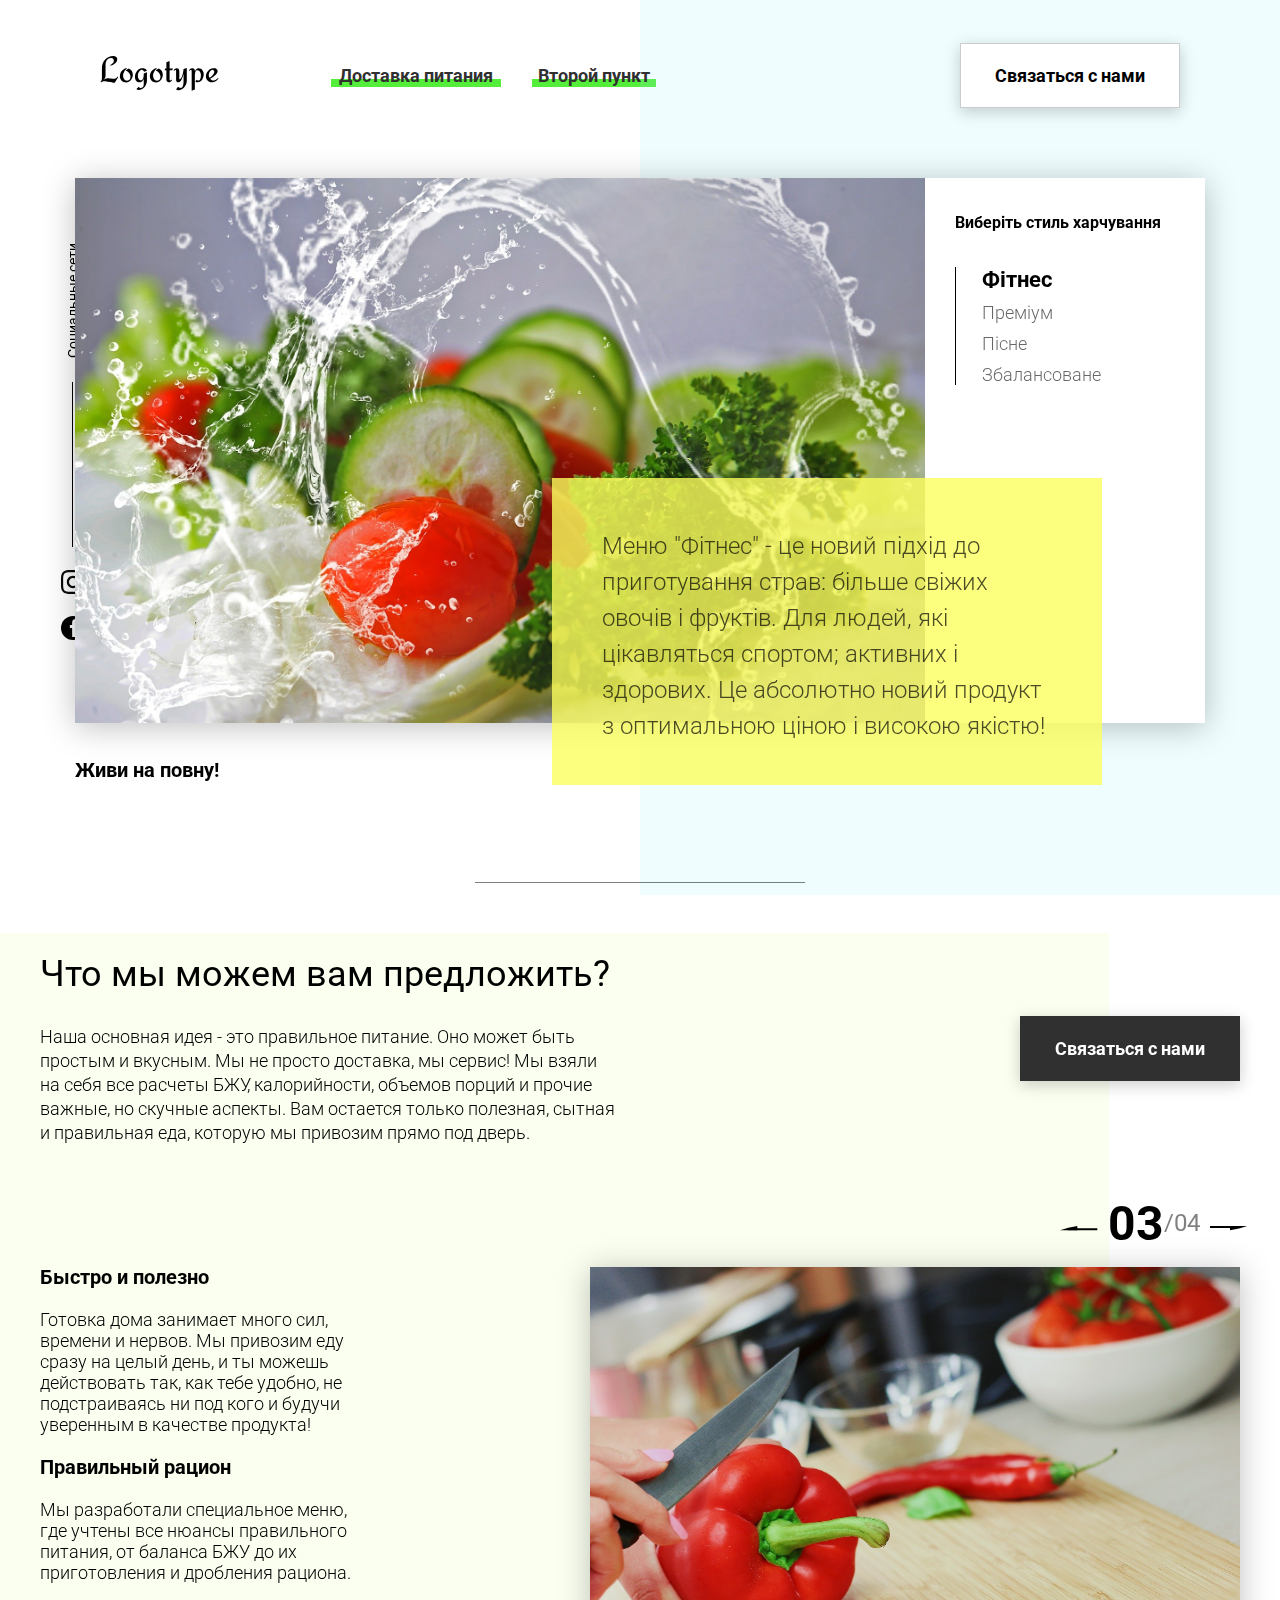
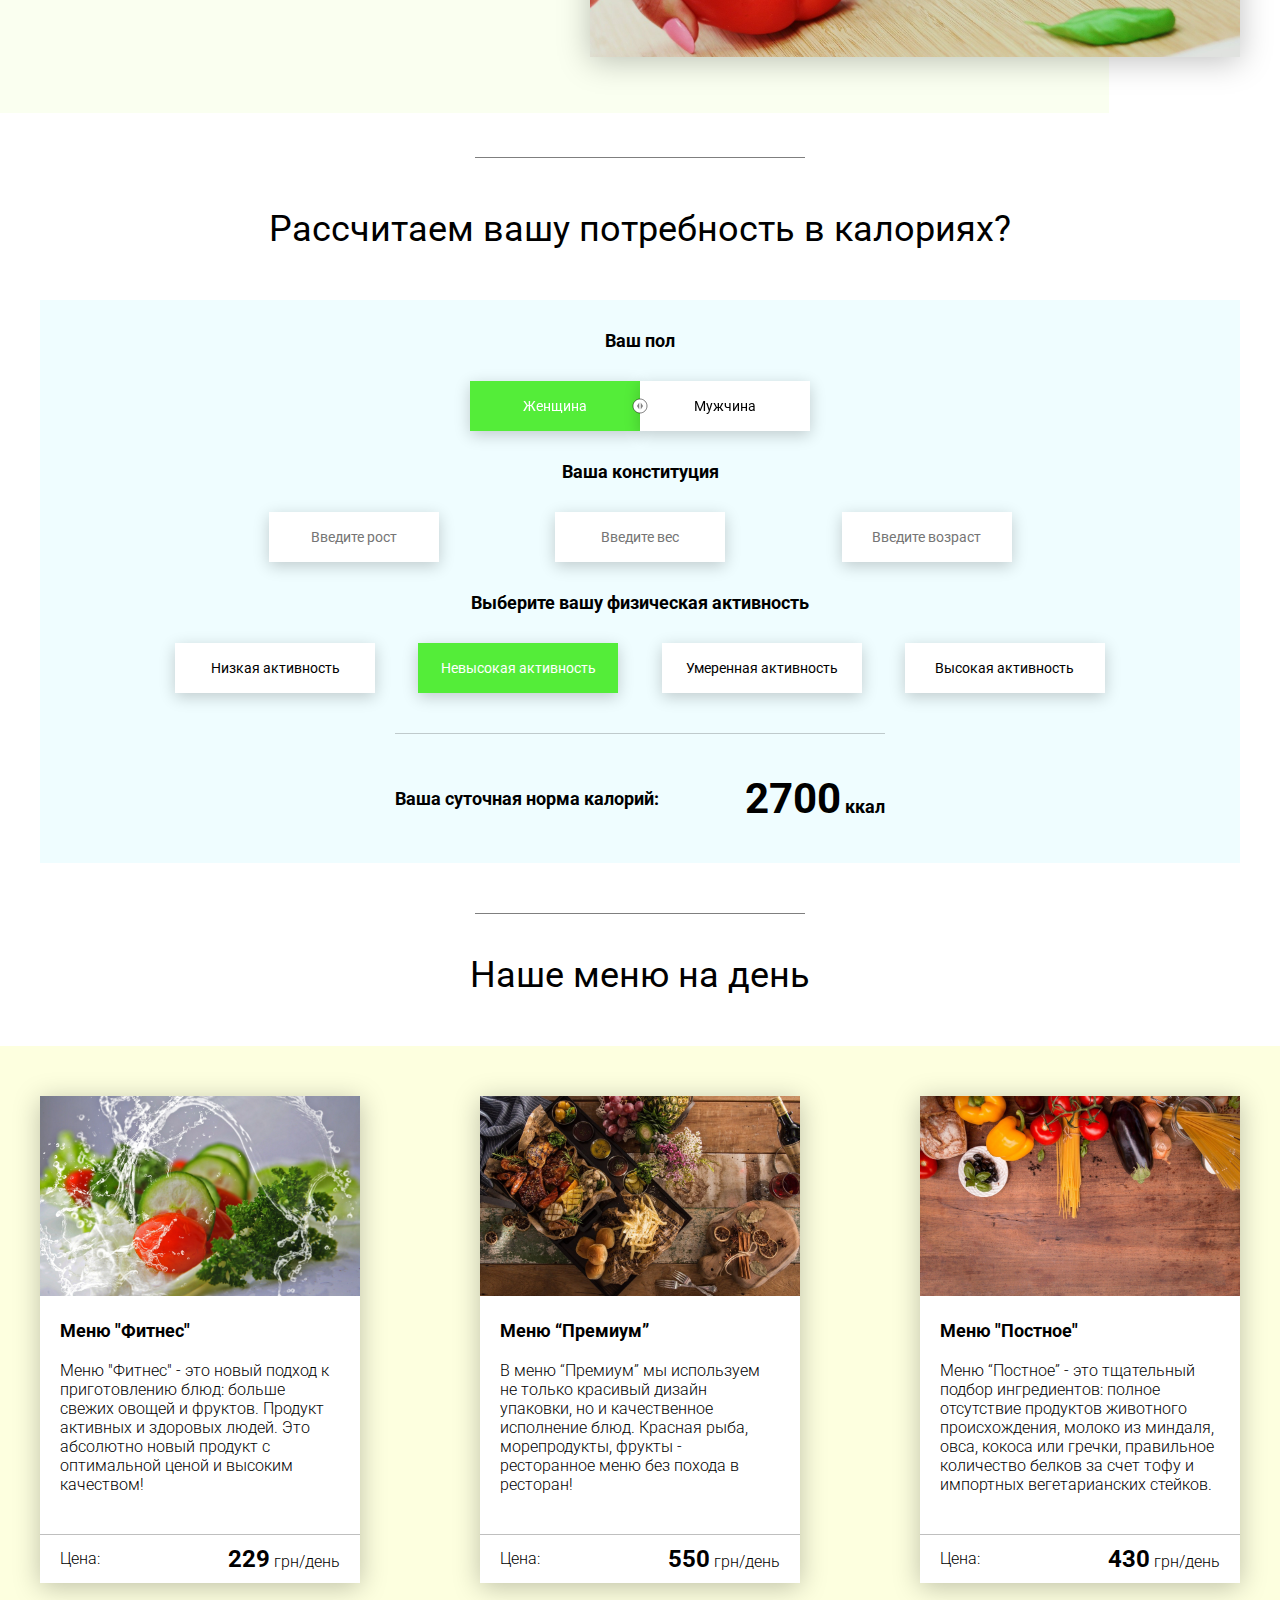
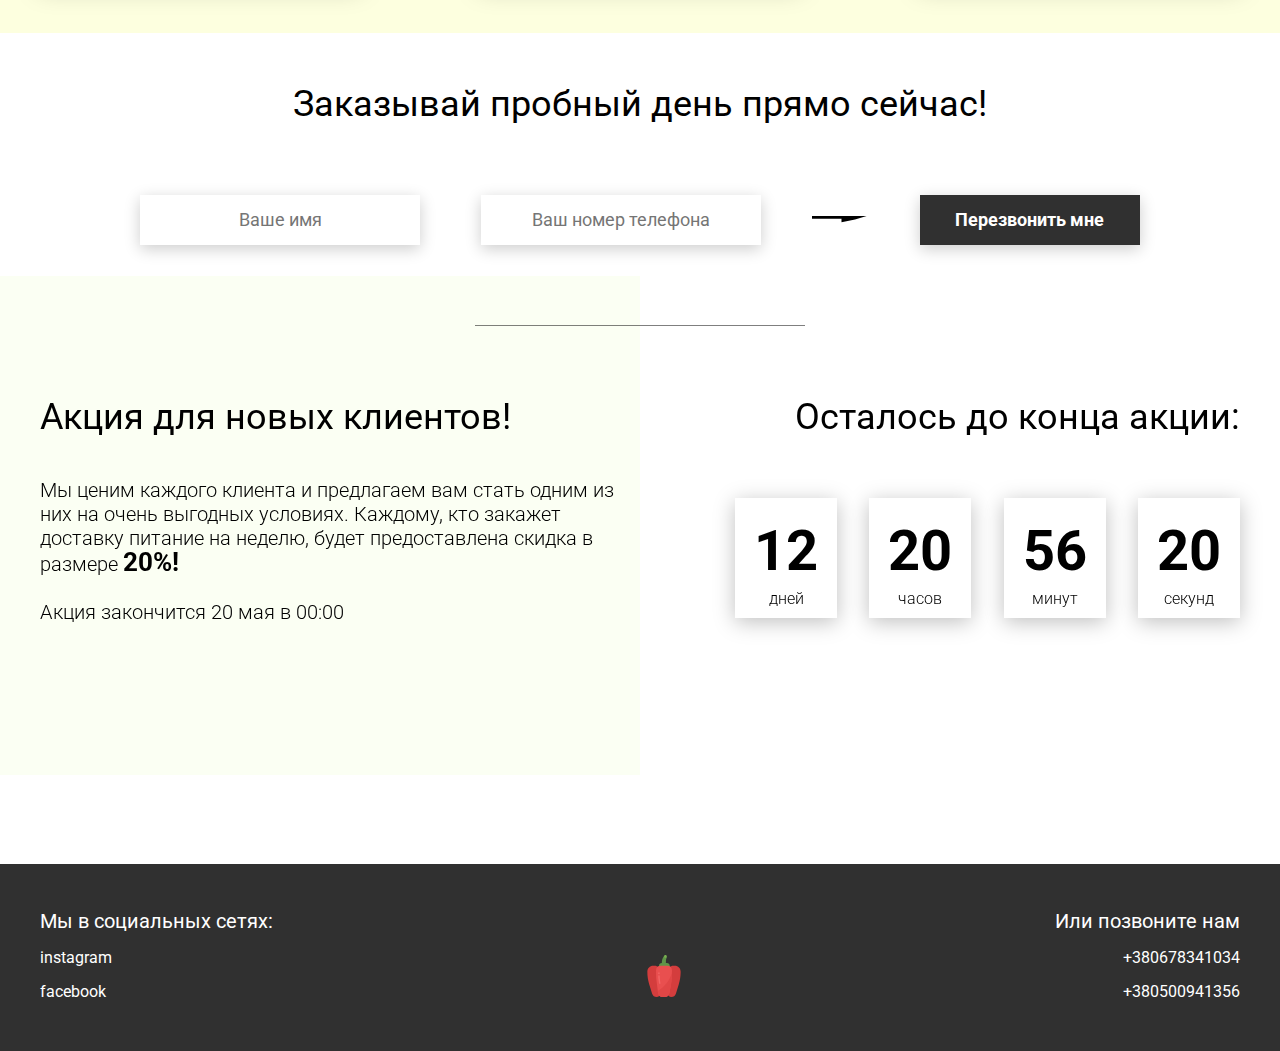
==== commit 4039d6df: "add tabs changing fn" ====
--- a/index.html
+++ b/index.html
@@ -51,7 +51,7 @@
                 <div class="tabcontent">
                     <img src="img/tabs/post.jpg" alt="post">
                     <div class="tabcontent__descr">
-                        Наше спеціальне "Пісне меню" - це ретельний підбір інгредієнтів: повна відсутність продуктів тваринного походження. Повна гармонія з собою і природою в кожному елементі! Все буде Ом!                    
+                        Наше спеціальне "Пісне меню" - це ретельний підбір інгредієнтів: повна відсутність продуктів тваринного походження. Повна гармонія з собою і природою в кожному елементі! <br> Все буде Ом!
                     </div>
                 </div>
                 <div class="tabcontent">
@@ -61,16 +61,16 @@
                     </div>
                 </div>
                 <div class="tabheader">
-                    <h3>Выберите стиль питания</h3>
+                    <h3>Виберіть стиль харчування</h3>
                     <div class="tabheader__items">
-                        <div class="tabheader__item tabheader__item_active">Фитнес</div>
-                        <div class="tabheader__item">Премиум</div>
-                        <div class="tabheader__item">Постное</div>
-                        <div class="tabheader__item">Сбалансированное</div>
-                    </div>
-                </div>
-            </div>
-            <div class="preview__life">Живи полной жизнью!</div>
+                        <div class="tabheader__item tabheader__item_active">Фітнес</div>
+                        <div class="tabheader__item">Преміум</div>
+                        <div class="tabheader__item">Пісне</div>
+                        <div class="tabheader__item">Збалансоване</div>
+                    </div>
+                </div>
+            </div>
+            <div class="preview__life">Живи на повну!</div>
         </div>
     </div>
 
--- a/css/style.css
+++ b/css/style.css
@@ -196,7 +196,7 @@
     top: 300px;
     right: -177px;
     width: 550px;
-    height: 359px;
+    height: 307px;
     background: rgba(251, 254, 93, .8);
     padding: 50px;
     font-size: 24px;
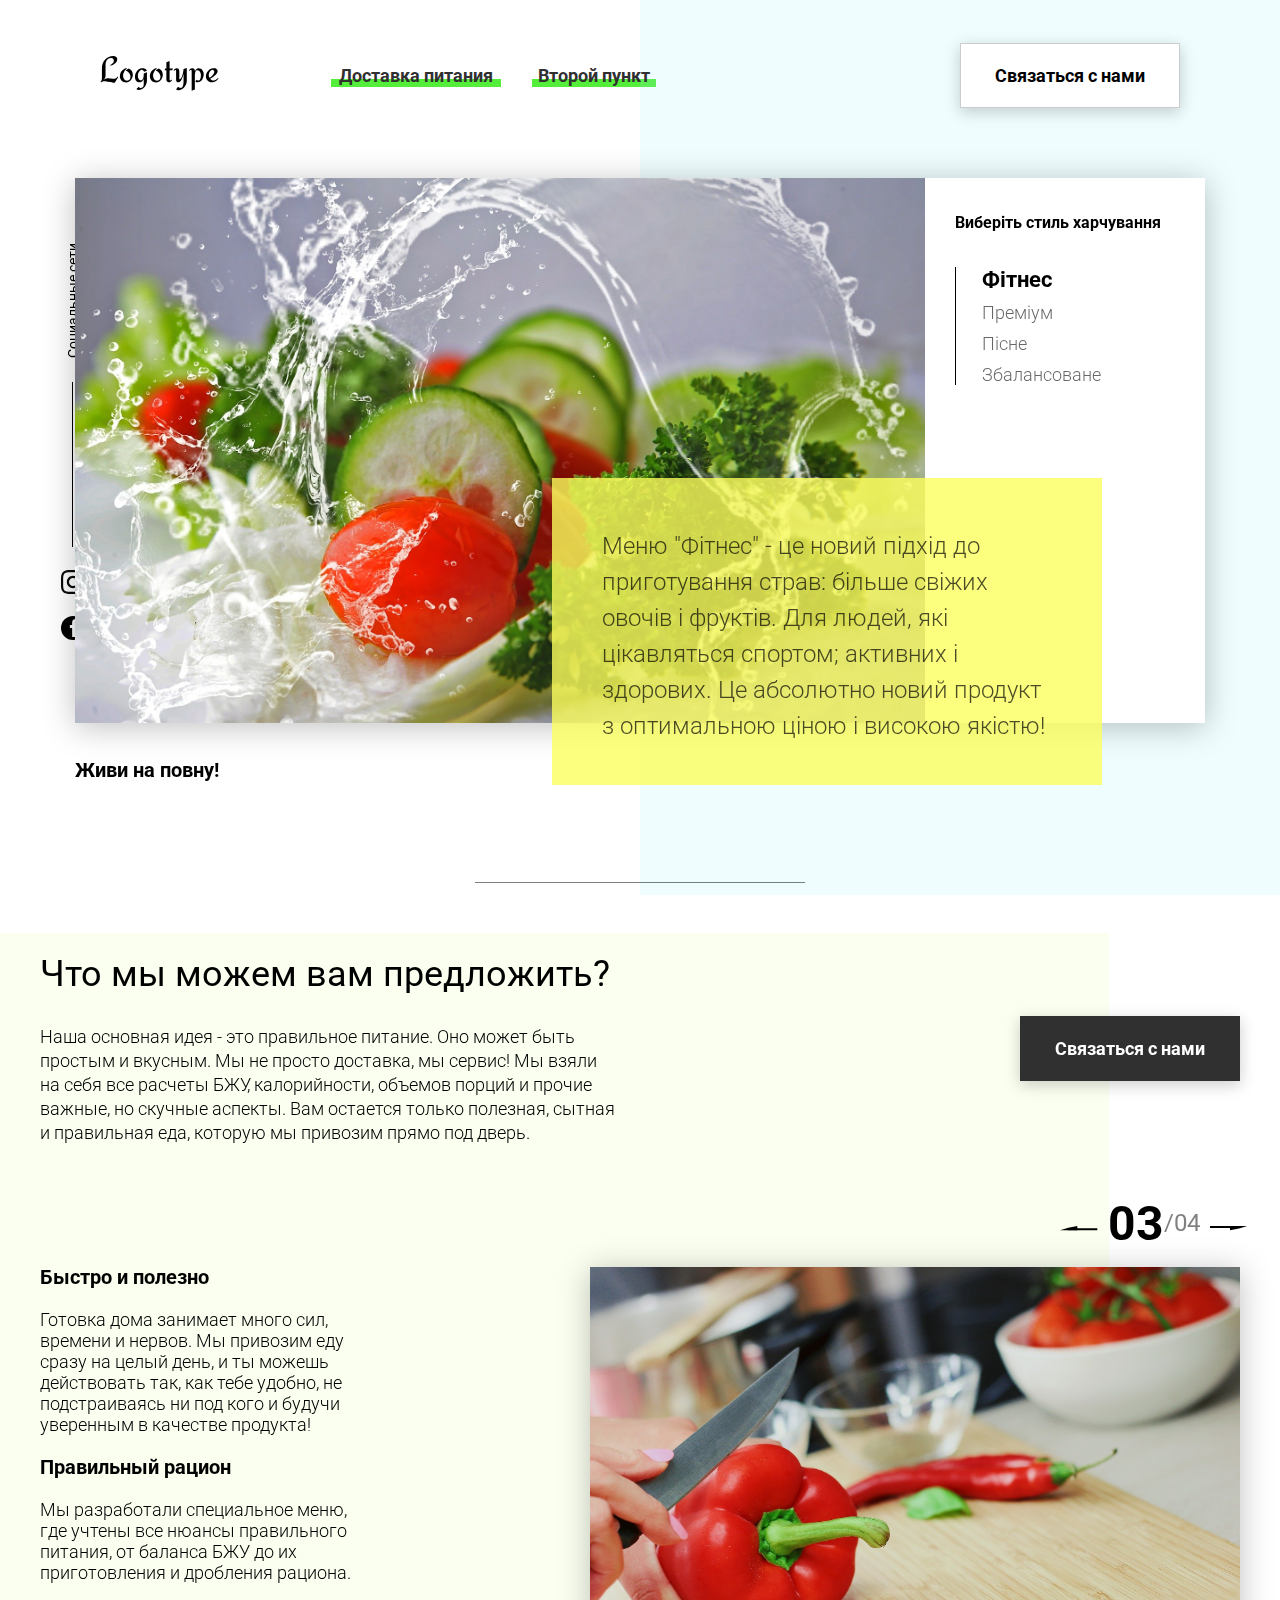
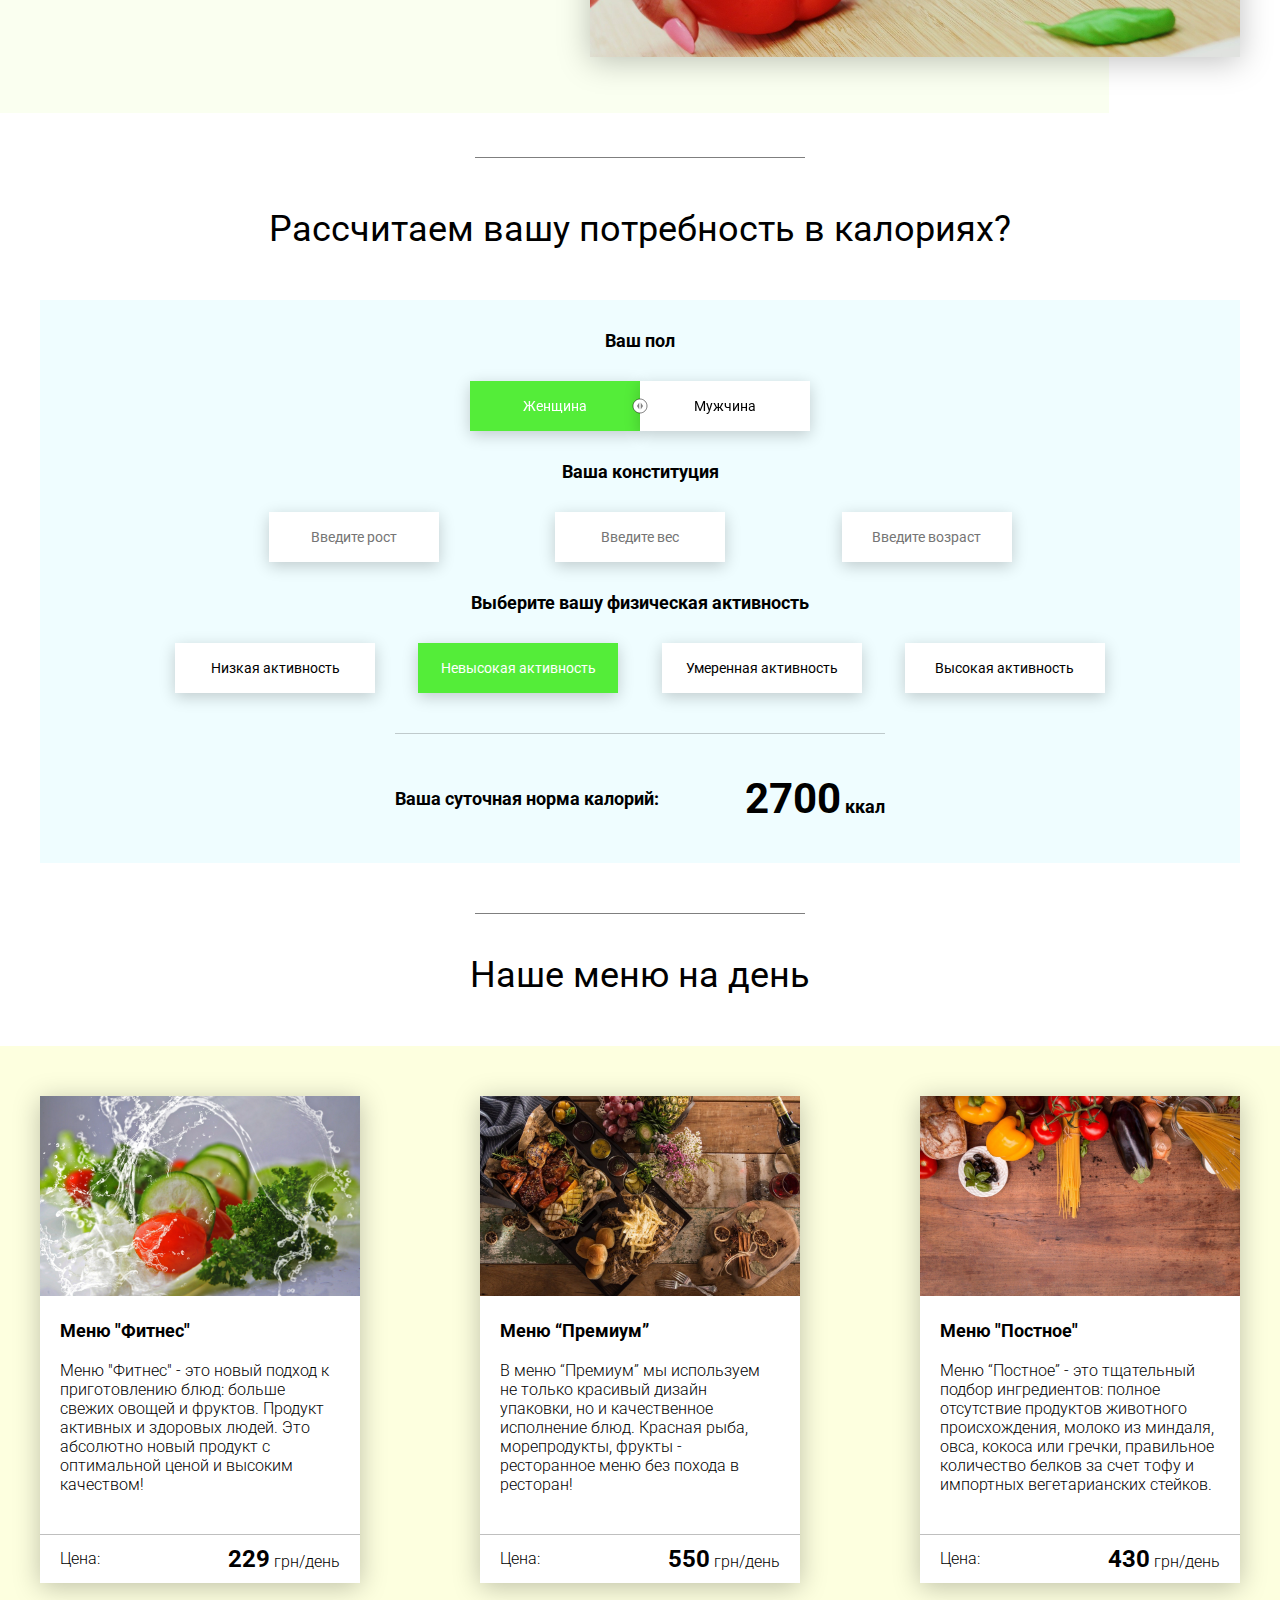
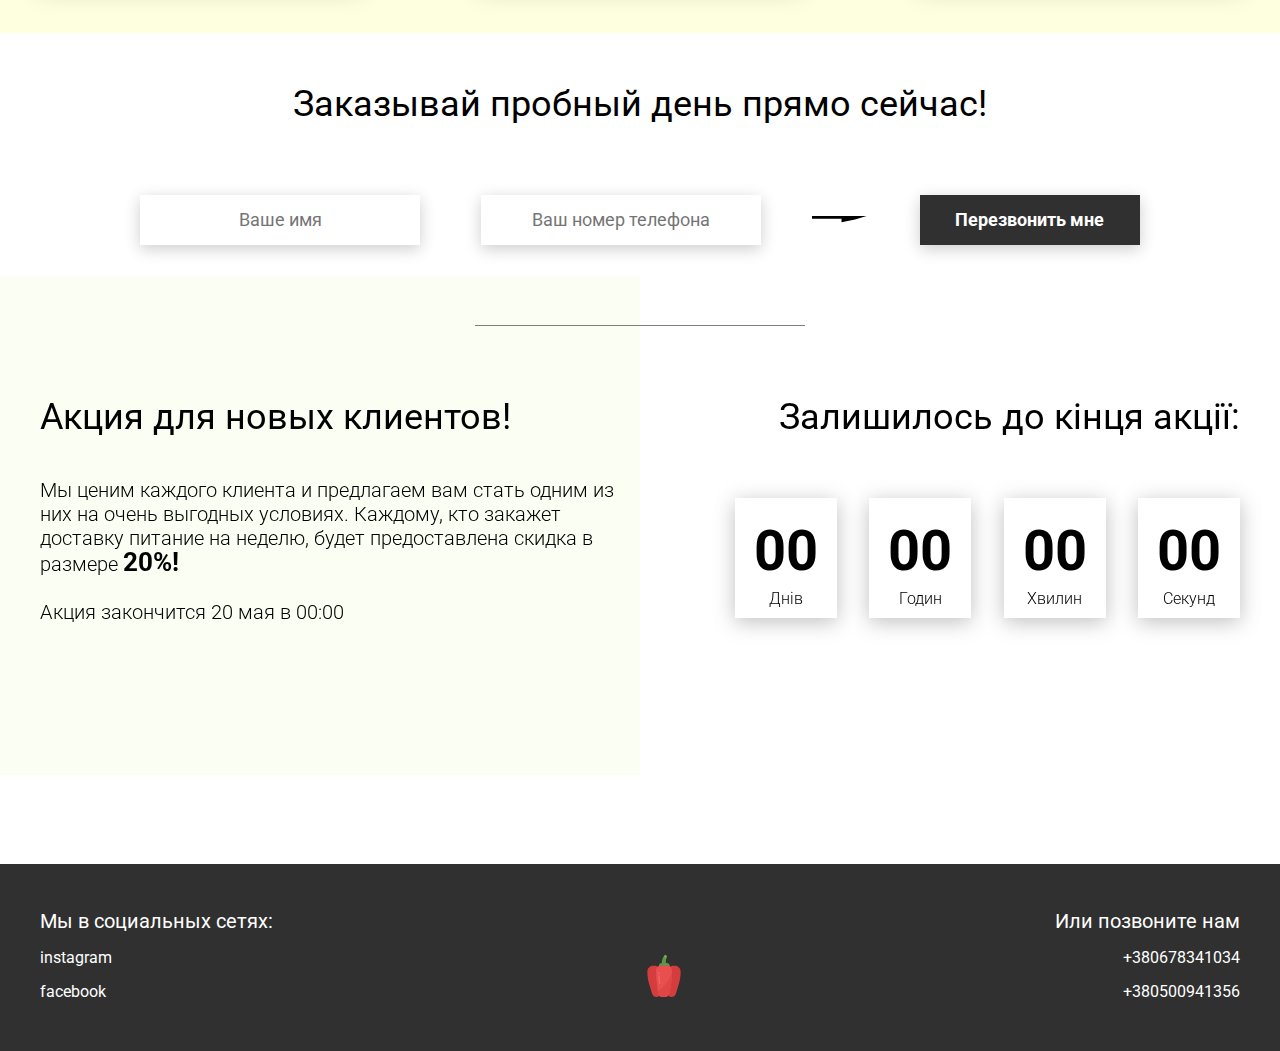
==== commit 9d8b4f4c: "add live countdown timer" ====
--- a/index.html
+++ b/index.html
@@ -246,23 +246,23 @@
                 </div>
             </div>
             <div class="promotion__timer">
-                <div class="title">Осталось до конца акции:</div>
+                <div class="title">Залишилось до кінця акції:</div>
                 <div class="timer">
                     <div class="timer__block">
                         <span id="days">12</span>
-                        дней
+                        <p id="text-days">днів</p>
                     </div>
                     <div class="timer__block">
                         <span id="hours">20</span>
-                        часов
+                        <p id="text-hours">годин</p>
                     </div>
                     <div class="timer__block">
                         <span id="minutes">56</span>
-                        минут
+                        <p id="text-minutes">хвилин</p>
                     </div>
                     <div class="timer__block">
                         <span id="seconds">20</span>
-                        секунд
+                        <p id="text-seconds">секунд</p>
                     </div>
                 </div>
             </div>
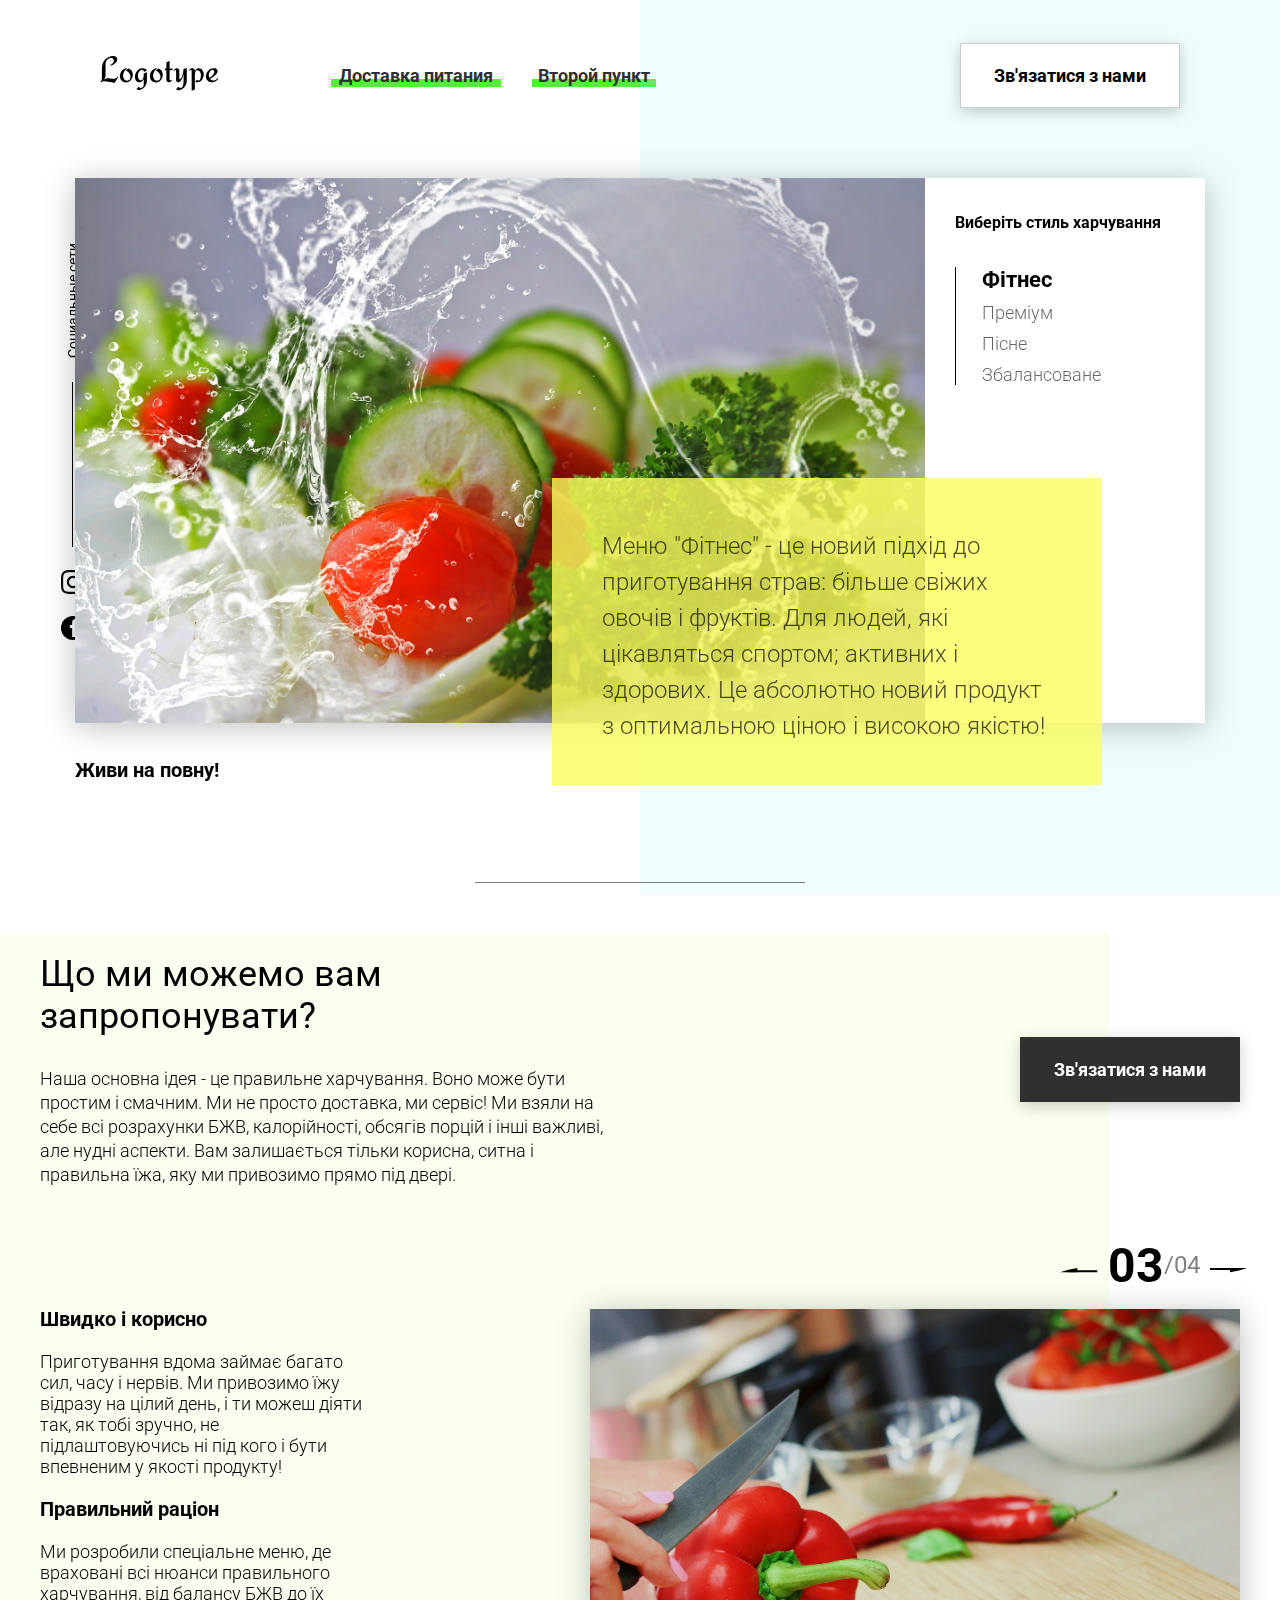
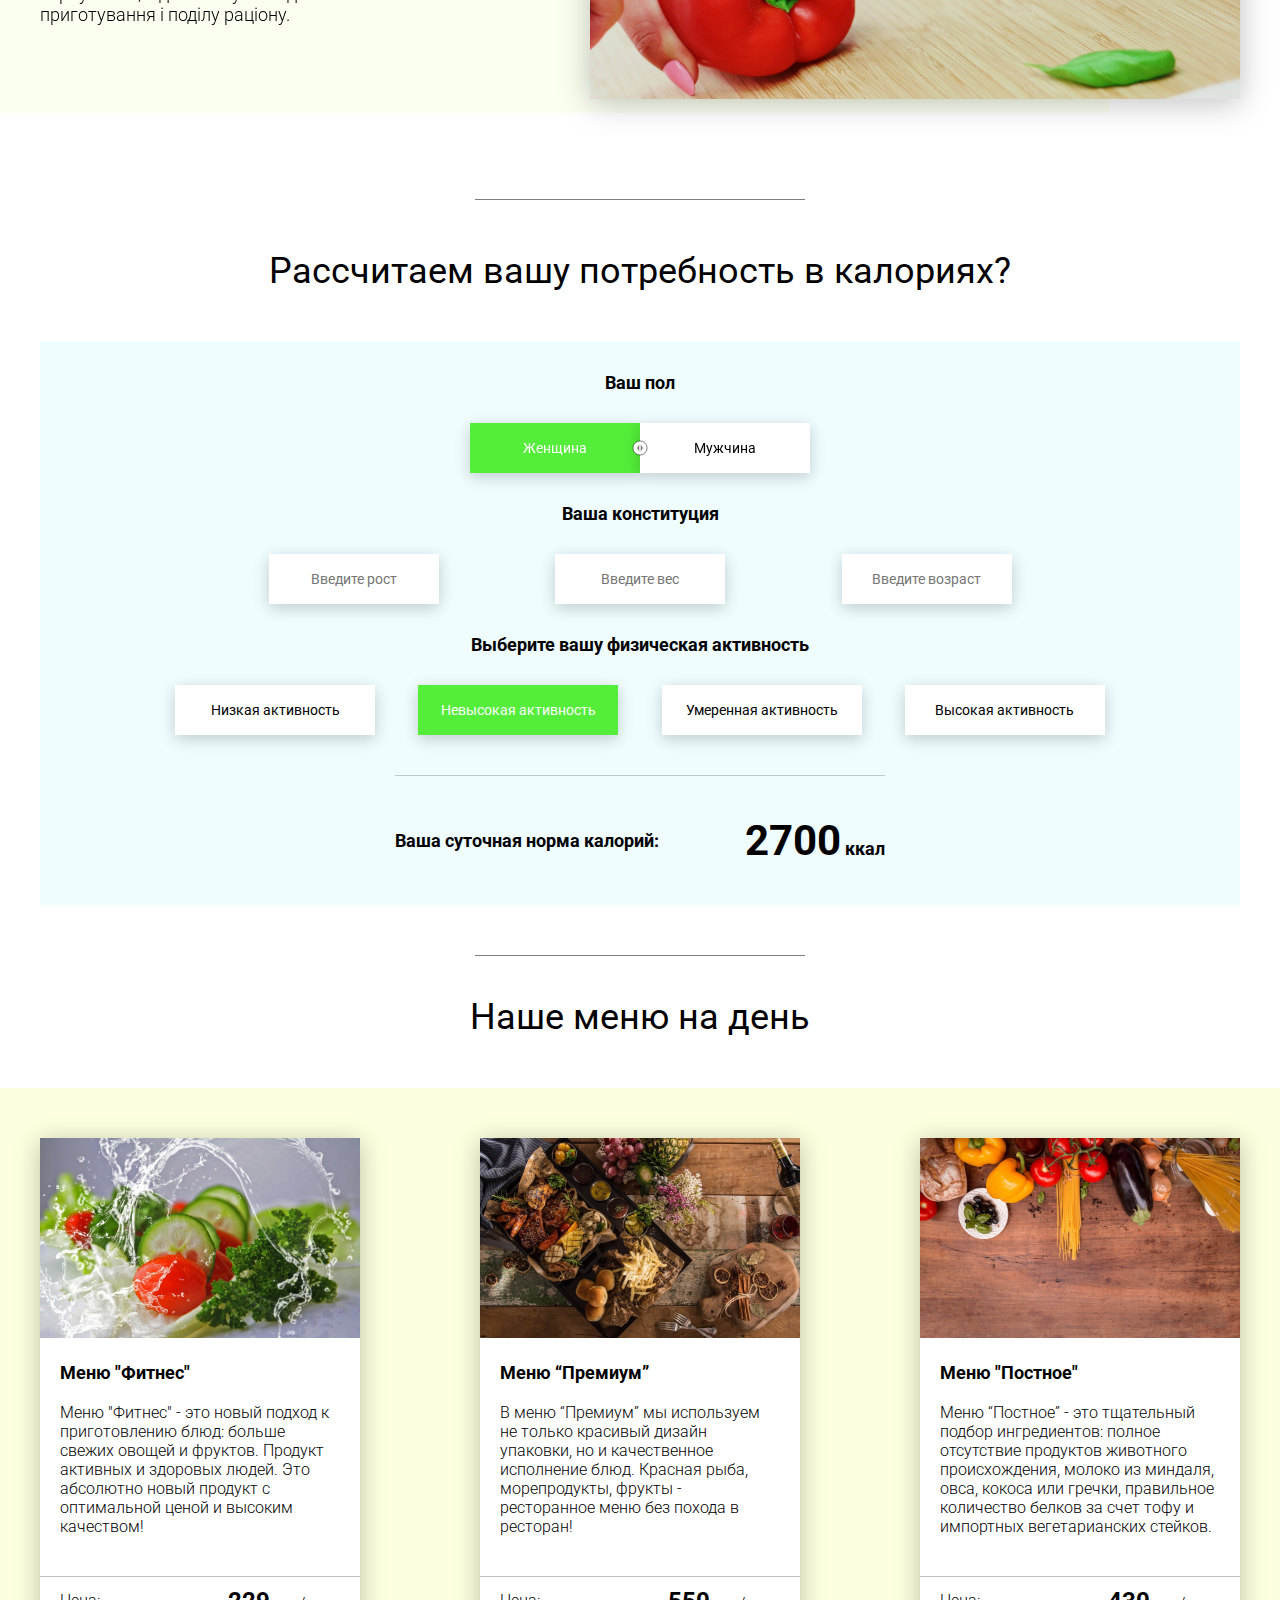
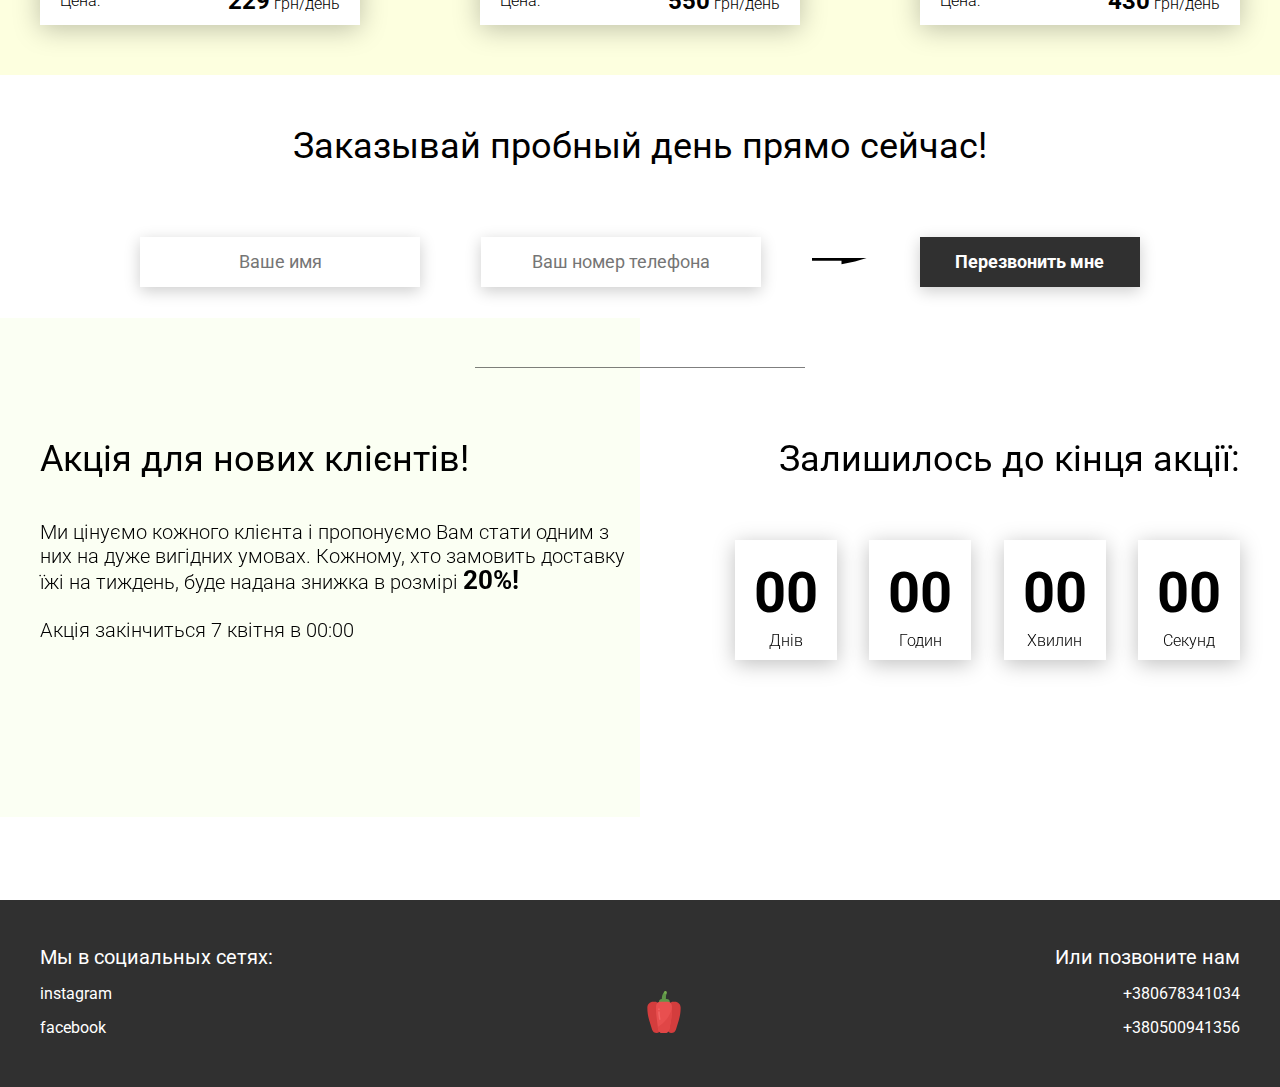
==== commit 252df4ed: "added modal window with conditions" ====
--- a/index.html
+++ b/index.html
@@ -18,7 +18,7 @@
             </nav>
         </div>
         <div class="header__right-block">
-            <button class="btn btn_white">Связаться с нами</button>
+            <button data-modal class="btn btn_white">Зв'язатися з нами</button>
         </div>
     </header>
     <div class="sidepanel">
@@ -80,24 +80,24 @@
         <div class="bgc_y"></div>
         <div class="container">
             <div class="offer__text">
-                <h2 class="title">Что мы можем вам предложить?</h2>
+                <h2 class="title">Що ми можемо вам запропонувати?</h2>
                 <div class="offer__descr">
-                    Наша основная идея - это правильное питание. Оно может быть простым и вкусным. Мы не просто доставка, мы сервис! Мы взяли на себя все расчеты БЖУ, калорийности, объемов порций и прочие важные, но скучные аспекты. Вам остается только полезная, сытная и правильная еда, которую мы привозим прямо под дверь.
+                    Наша основна ідея - це правильне харчування. Воно може бути простим і смачним. Ми не просто доставка, ми сервіс! Ми взяли на себе всі розрахунки БЖВ, калорійності, обсягів порцій і інші важливі, але нудні аспекти. Вам залишається тільки корисна, ситна і правильна їжа, яку ми привозимо прямо під двері.
                 </div>
             </div>
             <div class="offer__action">
-                <button class="btn btn_dark">Связаться с нами</button>
+                <button data-modal class="btn btn_dark">Зв'язатися з нами</button>
             </div>
         </div>
         <div class="container">
             <div class="offer__advantages">
-                <h2>Быстро и полезно</h2>
+                <h2>Швидко і корисно</h2>
                 <div class="offer__advantages-text">
-                    Готовка дома занимает много сил, времени и нервов. Мы привозим еду сразу на целый день, и ты можешь действовать так, как тебе удобно, не подстраиваясь ни под кого и будучи уверенным в качестве продукта!
-                </div>
-                <h2>Правильный рацион</h2>
+                    Приготування вдома займає багато сил, часу і нервів. Ми привозимо їжу відразу на цілий день, і ти можеш діяти так, як тобі зручно, не підлаштовуючись ні під кого і бути впевненим у якості продукту!
+                </div>
+                <h2>Правильний раціон</h2>
                 <div class="offer__advantages-text">
-                    Мы разработали специальное меню, где учтены все нюансы правильного питания, от баланса БЖУ до их приготовления и дробления рациона.
+                    Ми розробили спеціальне меню, де враховані всі нюанси правильного харчування, від балансу БЖВ до їх приготування і поділу раціону.
                 </div>
             </div>
             <div class="offer__slider">
@@ -237,12 +237,12 @@
         <div class="bgc_y"></div>
         <div class="container">
             <div class="promotion__text">
-                <div class="title">Акция для новых клиентов!</div>
+                <div class="title">Акція для нових клієнтів!</div>
                 <div class="promotion__descr">
-                    Мы ценим каждого клиента и предлагаем вам стать одним из них на очень выгодных условиях. 
-                    Каждому, кто закажет доставку питание на неделю, будет предоставлена скидка в размере <span>20%!</span>
+                    Ми цінуємо кожного клієнта і пропонуємо Вам стати одним з них на дуже вигідних умовах. 
+                    Кожному, хто замовить доставку їжі на тиждень, буде надана знижка в розмірі <span>20%!</span>
                     <br><br>
-                    Акция закончится 20 мая в 00:00
+                    Акція закінчиться 7 квітня в 00:00
                 </div>
             </div>
             <div class="promotion__timer">
@@ -291,11 +291,11 @@
         <div class="modal__dialog">
             <div class="modal__content">
                 <form action="#">
-                    <div class="modal__close">&times;</div>
-                    <div class="modal__title">Мы свяжемся с вами как можно быстрее!</div>
+                    <div data-close class="modal__close">&times;</div>
+                    <div class="modal__title">Ми зв'яжемося з вами як можна швидше!</div>
                     <input required placeholder="Ваше имя" name="name" type="text" class="modal__input">
                     <input required placeholder="Ваш номер телефона" name="phone" type="phone" class="modal__input">
-                    <button class="btn btn_dark btn_min">Перезвонить мне</button>
+                    <button class="btn btn_dark btn_min">Передзвонити мені</button>
                 </form>
             </div>
         </div>
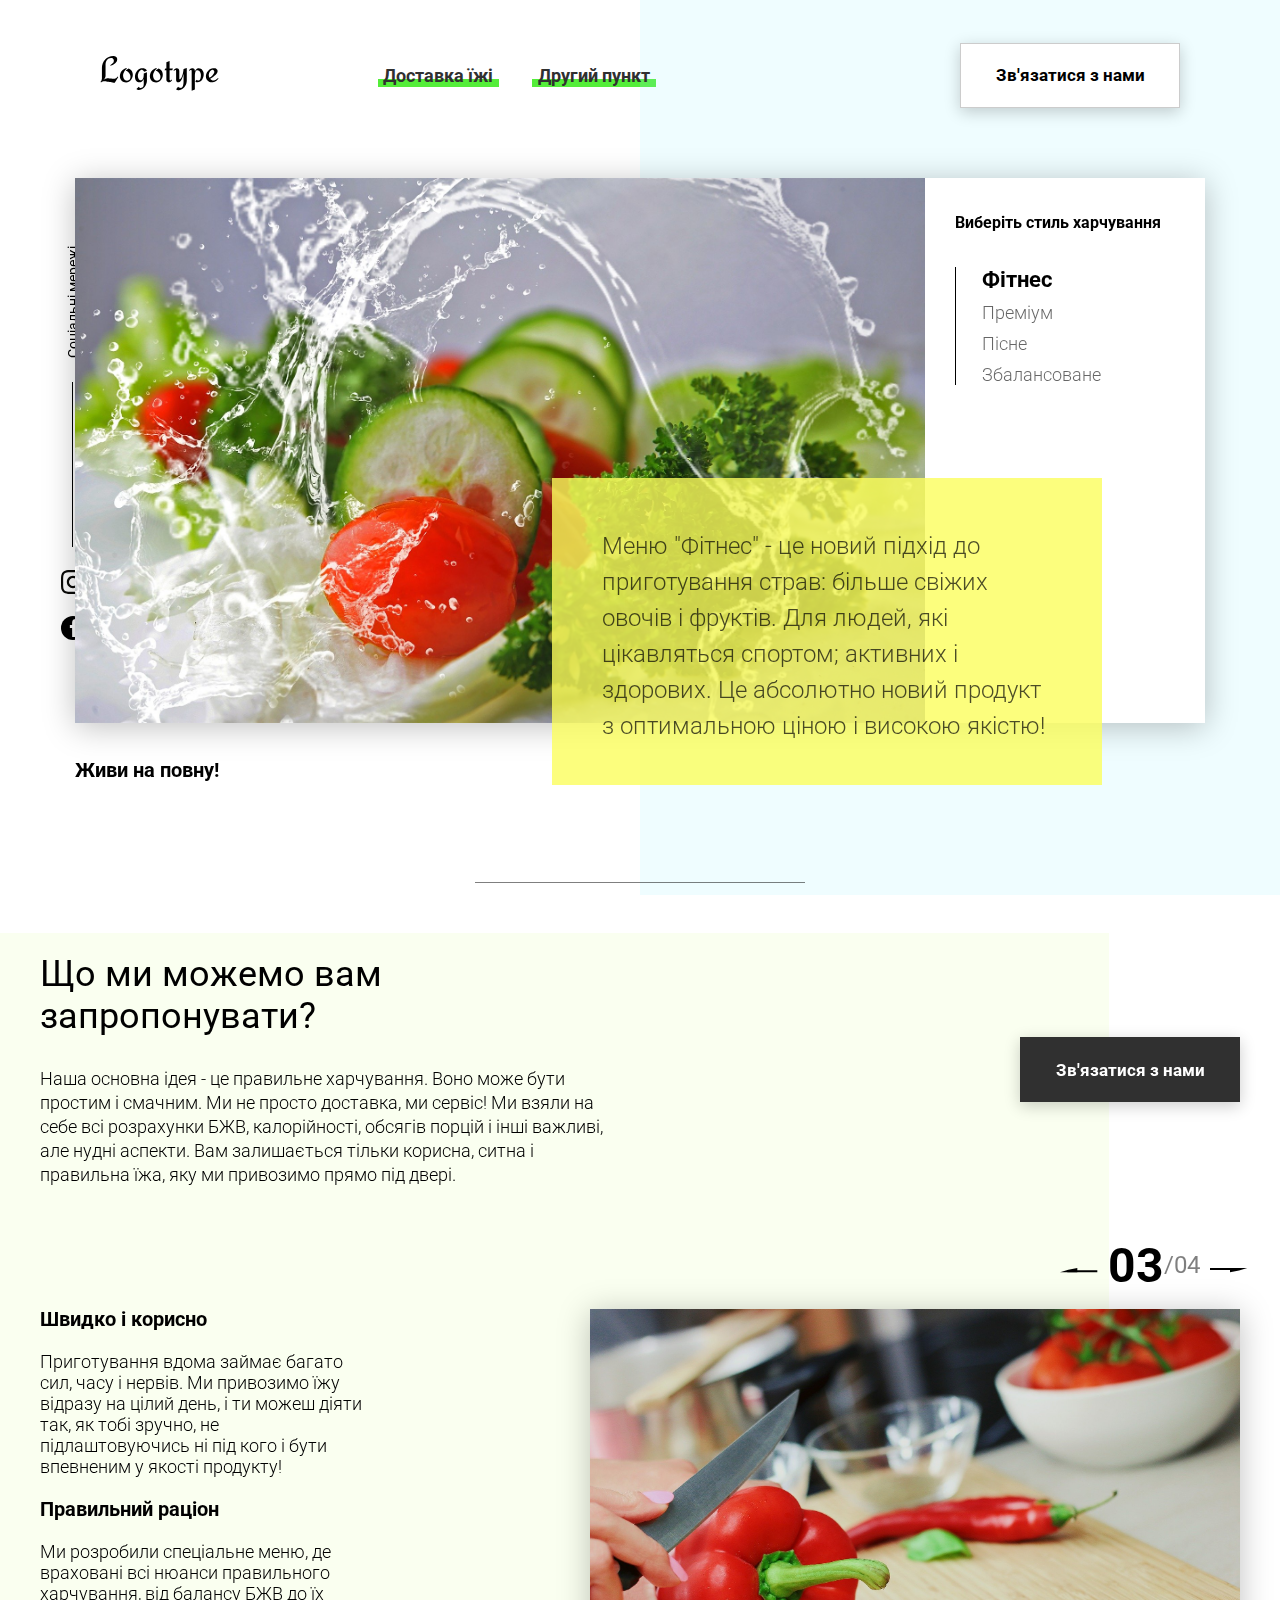
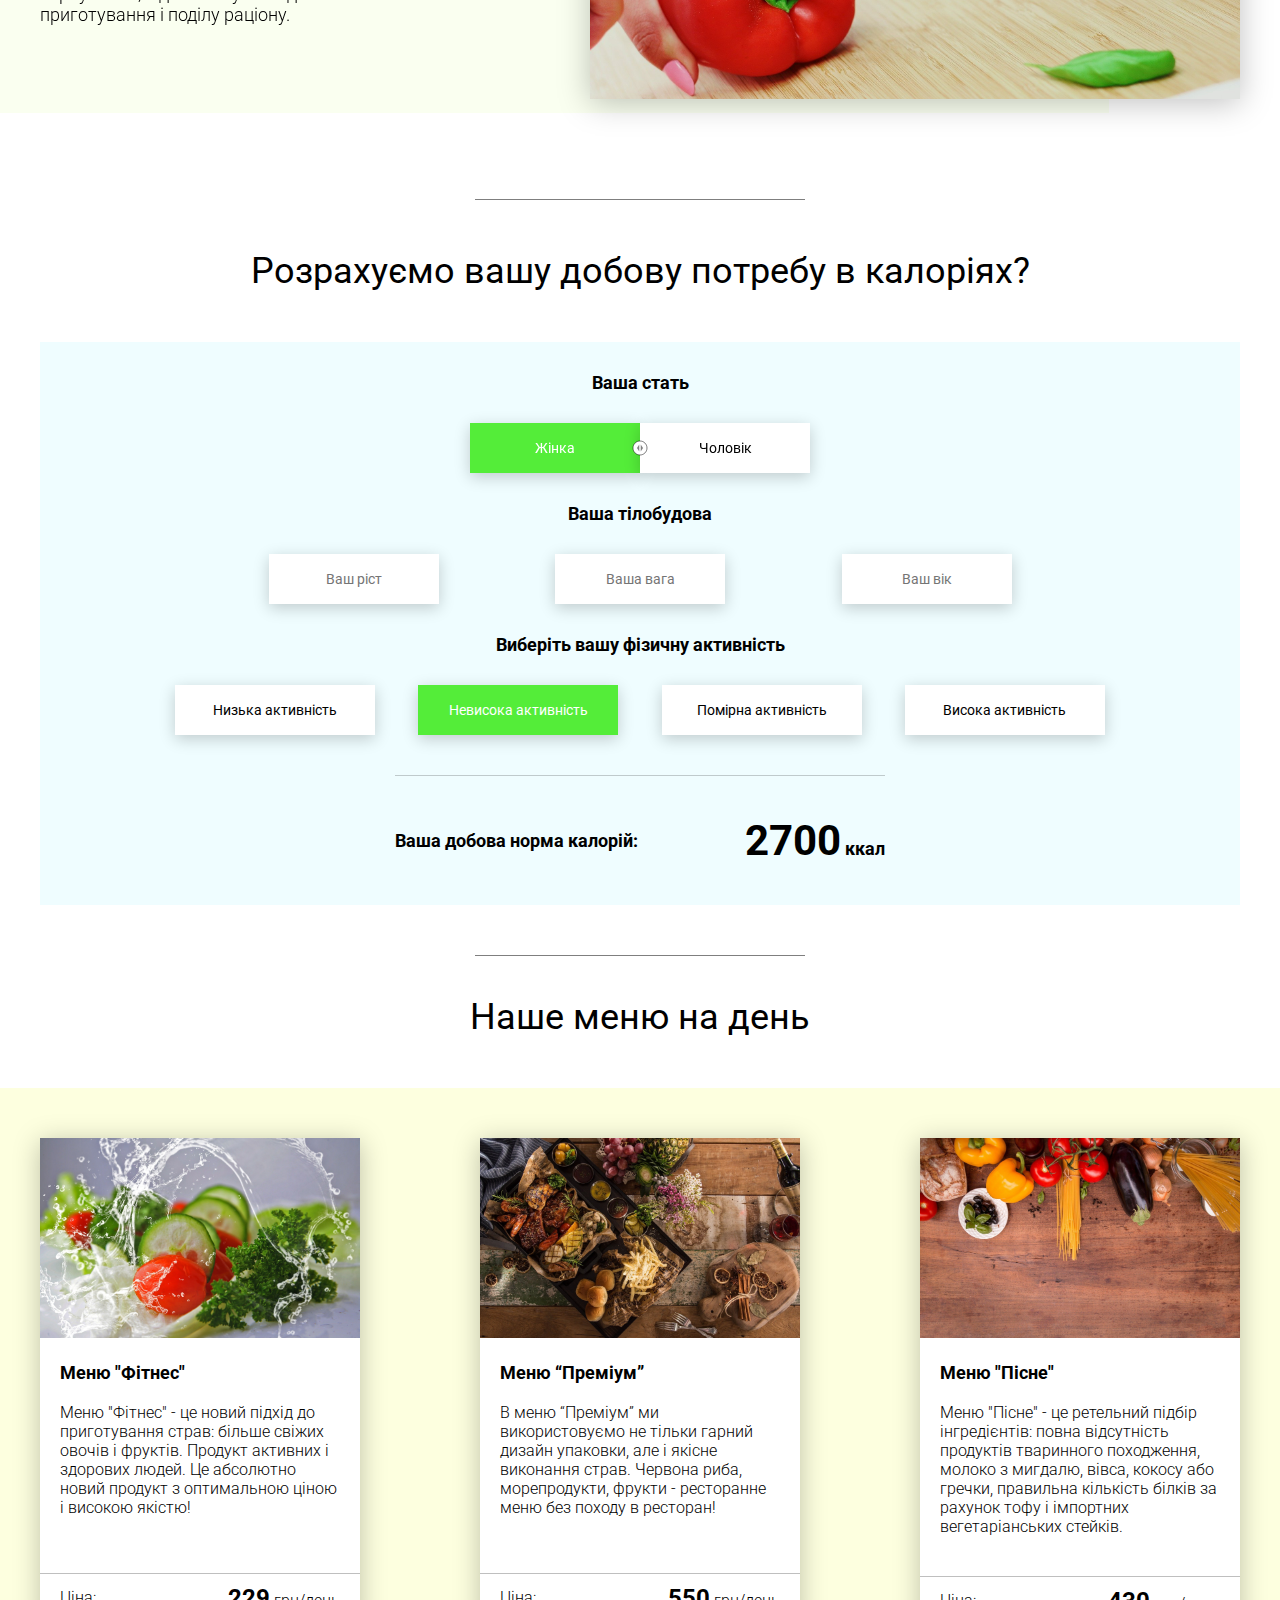
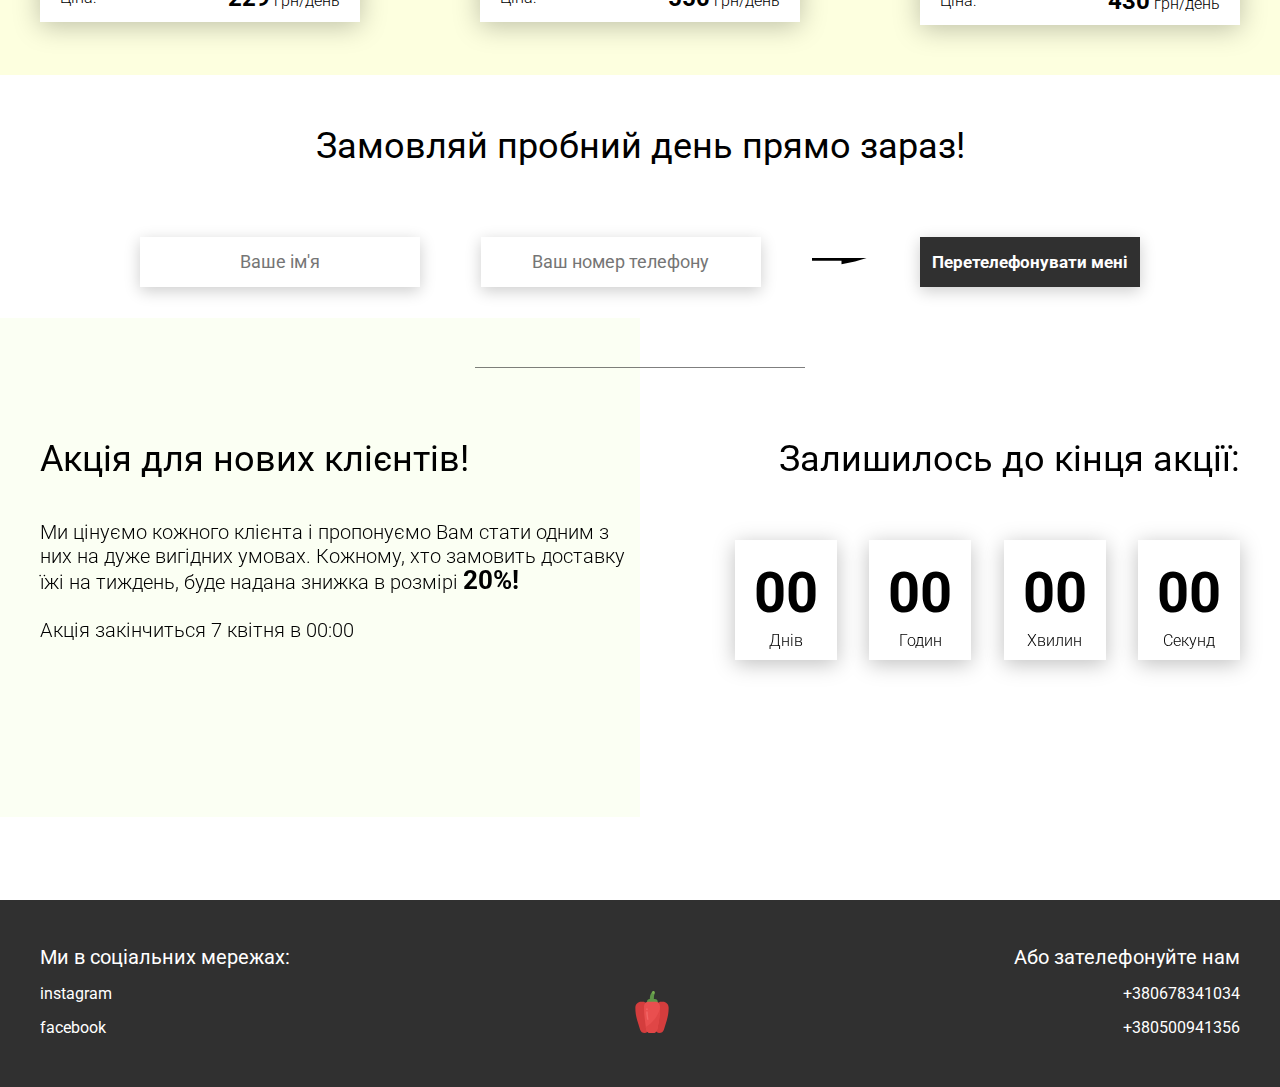
==== commit ec6d5a3a: "added modal window with conditions" ====
--- a/index.html
+++ b/index.html
@@ -13,8 +13,8 @@
                 <img src="icons/logo.svg" alt="Логотип">
             </div>
             <nav class="header__links">
-                <a href="#" class="header__link">Доставка питания</a>
-                <a href="#" class="header__link">Второй пункт</a>
+                <a href="#" class="header__link">Доставка їжі</a>
+                <a href="#" class="header__link">Другий пункт</a>
             </nav>
         </div>
         <div class="header__right-block">
@@ -22,7 +22,7 @@
         </div>
     </header>
     <div class="sidepanel">
-        <div class="sidepanel__text"><span>Социальные сети</span></div>
+        <div class="sidepanel__text"><span>Соціальні мережі</span></div>
         <div class="sidepanel__divider"></div>
         <a href="#" class="sidepanel__icon">
             <img src="icons/instagram.svg" alt="instagram">
@@ -134,41 +134,41 @@
 
     <div class="calculating">
         <div class="container">
-            <h2 class="title">Рассчитаем вашу потребность в калориях?
+            <h2 class="title">Розрахуємо вашу добову потребу в калоріях?
             </h2>
             <div class="calculating__field">
                 <div class="calculating__subtitle">
-                    Ваш пол
+                    Ваша стать
                 </div>
                 <div class="calculating__choose" id="gender">
-                    <div class="calculating__choose-item calculating__choose-item_active">Женщина</div>
-                    <div class="calculating__choose-item">Мужчина</div>
+                    <div class="calculating__choose-item calculating__choose-item_active">Жінка</div>
+                    <div class="calculating__choose-item">Чоловік</div>
                 </div>
 
                 <div class="calculating__subtitle">
-                    Ваша конституция
+                    Ваша тілобудова
                 </div>
                 <div class="calculating__choose calculating__choose_medium">
-                    <input type="text" id="height" placeholder="Введите рост" class="calculating__choose-item">
-                    <input type="text" id="weight" placeholder="Введите вес"  class="calculating__choose-item">
-                    <input type="text" id="age" placeholder="Введите возраст" class="calculating__choose-item">
+                    <input type="text" id="height" placeholder="Ваш ріст" class="calculating__choose-item">
+                    <input type="text" id="weight" placeholder="Ваша вага"  class="calculating__choose-item">
+                    <input type="text" id="age" placeholder="Ваш вік" class="calculating__choose-item">
                 </div>
 
                 <div class="calculating__subtitle">
-                    Выберите вашу физическая активность
+                    Виберіть вашу фізичну активність
                 </div>
                 <div class="calculating__choose calculating__choose_big">
-                    <div id="low" class="calculating__choose-item">Низкая активность </div>
-                    <div id="small"  class="calculating__choose-item calculating__choose-item_active">Невысокая активность</div>
-                    <div id="medium" class="calculating__choose-item">Умеренная активность</div>
-                    <div id="high" class="calculating__choose-item">Высокая активность</div>
+                    <div id="low" class="calculating__choose-item">Низька активність</div>
+                    <div id="small"  class="calculating__choose-item calculating__choose-item_active">Невисока активність</div>
+                    <div id="medium" class="calculating__choose-item">Помірна активність</div>
+                    <div id="high" class="calculating__choose-item">Висока активність</div>
                 </div>
 
                 <div class="calculating__divider"></div>
 
                 <div class="calculating__total">
                     <div class="calculating__subtitle">
-                        Ваша суточная норма калорий:
+                        Ваша добова норма калорій:
                     </div>
                     <div class="calculating__result">
                         <span>2700</span> ккал
@@ -187,31 +187,31 @@
             <div class="container">
                 <div class="menu__item">
                     <img src="img/tabs/vegy.jpg" alt="vegy">
-                    <h3 class="menu__item-subtitle">Меню "Фитнес"</h3>
-                    <div class="menu__item-descr">Меню "Фитнес" - это новый подход к приготовлению блюд: больше свежих овощей и фруктов. Продукт активных и здоровых людей. Это абсолютно новый продукт с оптимальной ценой и высоким качеством!</div>
+                    <h3 class="menu__item-subtitle">Меню "Фітнес"</h3>
+                    <div class="menu__item-descr">Меню "Фітнес" - це новий підхід до приготування страв: більше свіжих овочів і фруктів. Продукт активних і здорових людей. Це абсолютно новий продукт з оптимальною ціною і високою якістю!</div>
                     <div class="menu__item-divider"></div>
                     <div class="menu__item-price">
-                        <div class="menu__item-cost">Цена:</div>
+                        <div class="menu__item-cost">Ціна:</div>
                         <div class="menu__item-total"><span>229</span> грн/день</div>
                     </div>
                 </div>
                 <div class="menu__item">
                     <img src="img/tabs/elite.jpg" alt="elite">
-                    <h3 class="menu__item-subtitle">Меню “Премиум”</h3>
-                    <div class="menu__item-descr">В меню “Премиум” мы используем не только красивый дизайн упаковки, но и качественное исполнение блюд. Красная рыба, морепродукты, фрукты - ресторанное меню без похода в ресторан!</div>
+                    <h3 class="menu__item-subtitle">Меню “Преміум”</h3>
+                    <div class="menu__item-descr">В меню “Преміум” ми використовуємо не тільки гарний дизайн упаковки, але і якісне виконання страв. Червона риба, морепродукти, фрукти - ресторанне меню без походу в ресторан!</div>
                     <div class="menu__item-divider"></div>
                     <div class="menu__item-price">
-                        <div class="menu__item-cost">Цена:</div>
+                        <div class="menu__item-cost">Ціна:</div>
                         <div class="menu__item-total"><span>550</span> грн/день</div>
                     </div>
                 </div>
                 <div class="menu__item">
                     <img src="img/tabs/post.jpg" alt="post">
-                    <h3 class="menu__item-subtitle">Меню "Постное"</h3>
-                    <div class="menu__item-descr">Меню “Постное” - это тщательный подбор ингредиентов: полное отсутствие продуктов животного происхождения, молоко из миндаля, овса, кокоса или гречки, правильное количество белков за счет тофу и импортных вегетарианских стейков. </div>
+                    <h3 class="menu__item-subtitle">Меню "Пісне"</h3>
+                    <div class="menu__item-descr">Меню "Пісне" - це ретельний підбір інгредієнтів: повна відсутність продуктів тваринного походження, молоко з мигдалю, вівса, кокосу або гречки, правильна кількість білків за рахунок тофу і імпортних вегетаріанських стейків.</div>
                     <div class="menu__item-divider"></div>
                     <div class="menu__item-price">
-                        <div class="menu__item-cost">Цена:</div>
+                        <div class="menu__item-cost">Ціна:</div>
                         <div class="menu__item-total"><span>430</span> грн/день</div>
                     </div>
                 </div>
@@ -221,12 +221,12 @@
 
     <div class="order">
         <div class="container">
-            <div class="title">Заказывай пробный день прямо сейчас!</div>
+            <div class="title">Замовляй пробний день прямо зараз!</div>
             <form action="#" class="order__form">
-                <input required placeholder="Ваше имя" name="name" type="text" class="order__input">
-                <input required placeholder="Ваш номер телефона" name="phone" type="phone" class="order__input">
+                <input required placeholder="Ваше ім'я" name="name" type="text" class="order__input">
+                <input required placeholder="Ваш номер телефону" name="phone" type="phone" class="order__input">
                 <img src="icons/right.svg" alt="right">
-                <button class="btn btn_dark btn_min">Перезвонить мне</button>
+                <button class="btn btn_dark btn_min">Перетелефонувати мені</button>
             </form>
         </div>
     </div>
@@ -272,7 +272,7 @@
     <footer class="footer">
         <div class="container">
             <div class="social">
-                <div class="subtitle">Мы в социальных сетях:</div>
+                <div class="subtitle">Ми в соціальних мережах:</div>
                 <a href="#" class="link">instagram</a>
                 <a href="#" class="link">facebook</a>
             </div>
@@ -280,7 +280,7 @@
                 <img src="icons/veg.svg" alt="pepper">
             </div>
             <div class="call">
-                <div class="subtitle">Или позвоните нам</div>
+                <div class="subtitle">Або зателефонуйте нам</div>
                 <a href="#" class="link">+380678341034</a>
                 <a href="#" class="link">+380500941356</a>
             </div>
@@ -293,9 +293,9 @@
                 <form action="#">
                     <div data-close class="modal__close">&times;</div>
                     <div class="modal__title">Ми зв'яжемося з вами як можна швидше!</div>
-                    <input required placeholder="Ваше имя" name="name" type="text" class="modal__input">
-                    <input required placeholder="Ваш номер телефона" name="phone" type="phone" class="modal__input">
-                    <button class="btn btn_dark btn_min">Передзвонити мені</button>
+                    <input required placeholder="Ваше ім'я" name="name" type="text" class="modal__input">
+                    <input required placeholder="Ваш номер телефону" name="phone" type="phone" class="modal__input">
+                    <button class="btn btn_dark btn_min">Перетелефонувати мені</button>
                 </form>
             </div>
         </div>
--- a/css/style.css
+++ b/css/style.css
@@ -18,7 +18,7 @@
     justify-content: center;
     align-items: center;
     background-color: #fff;
-    font-size: 18px;
+    font-size: 17px;
     font-weight: 700;
     border: 1px solid rgba(0, 0, 0, .2);
     box-shadow: 0 4px 15px rgba(0, 0, 0, .2);
@@ -496,7 +496,8 @@
 
 .menu__item-descr {
     margin-top: 20px;
-    padding: 0 20px
+    padding: 0 20px;
+    min-height: 130px;
 }
 
 .menu__item-divider {
